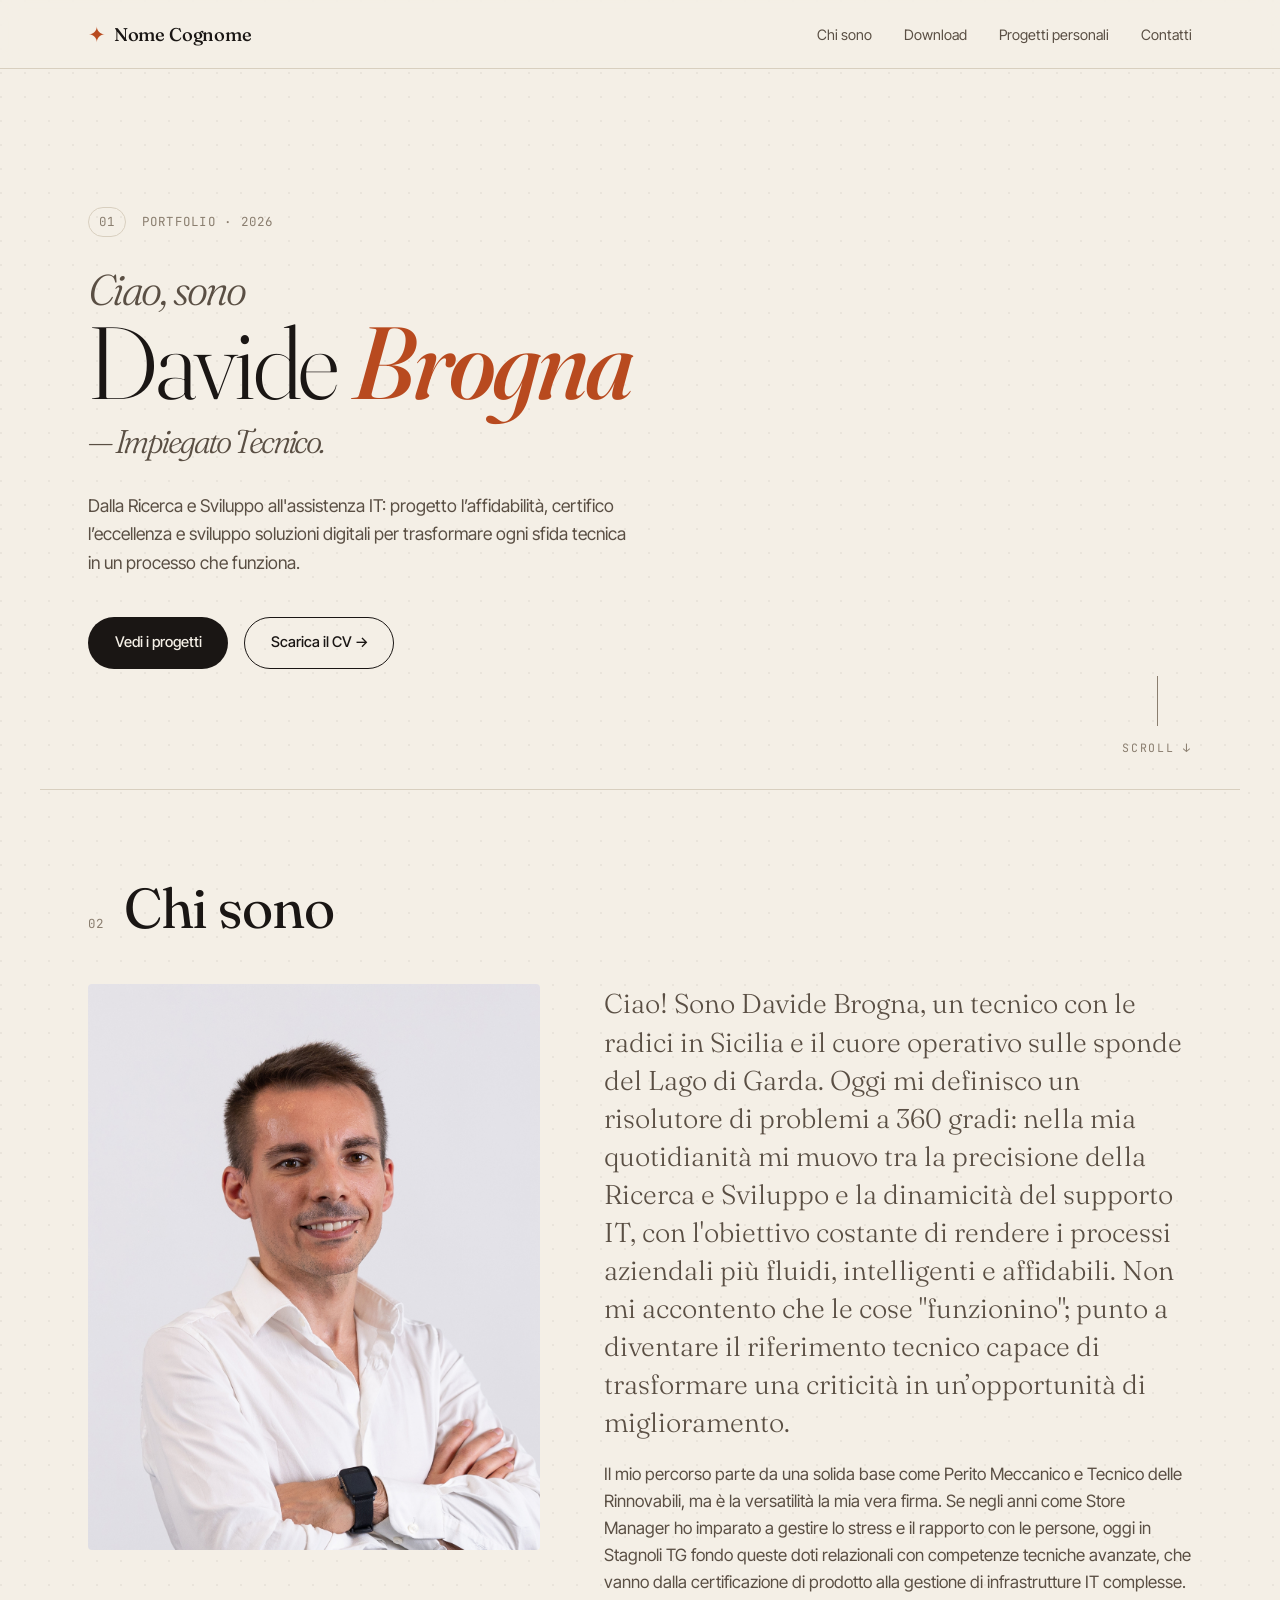
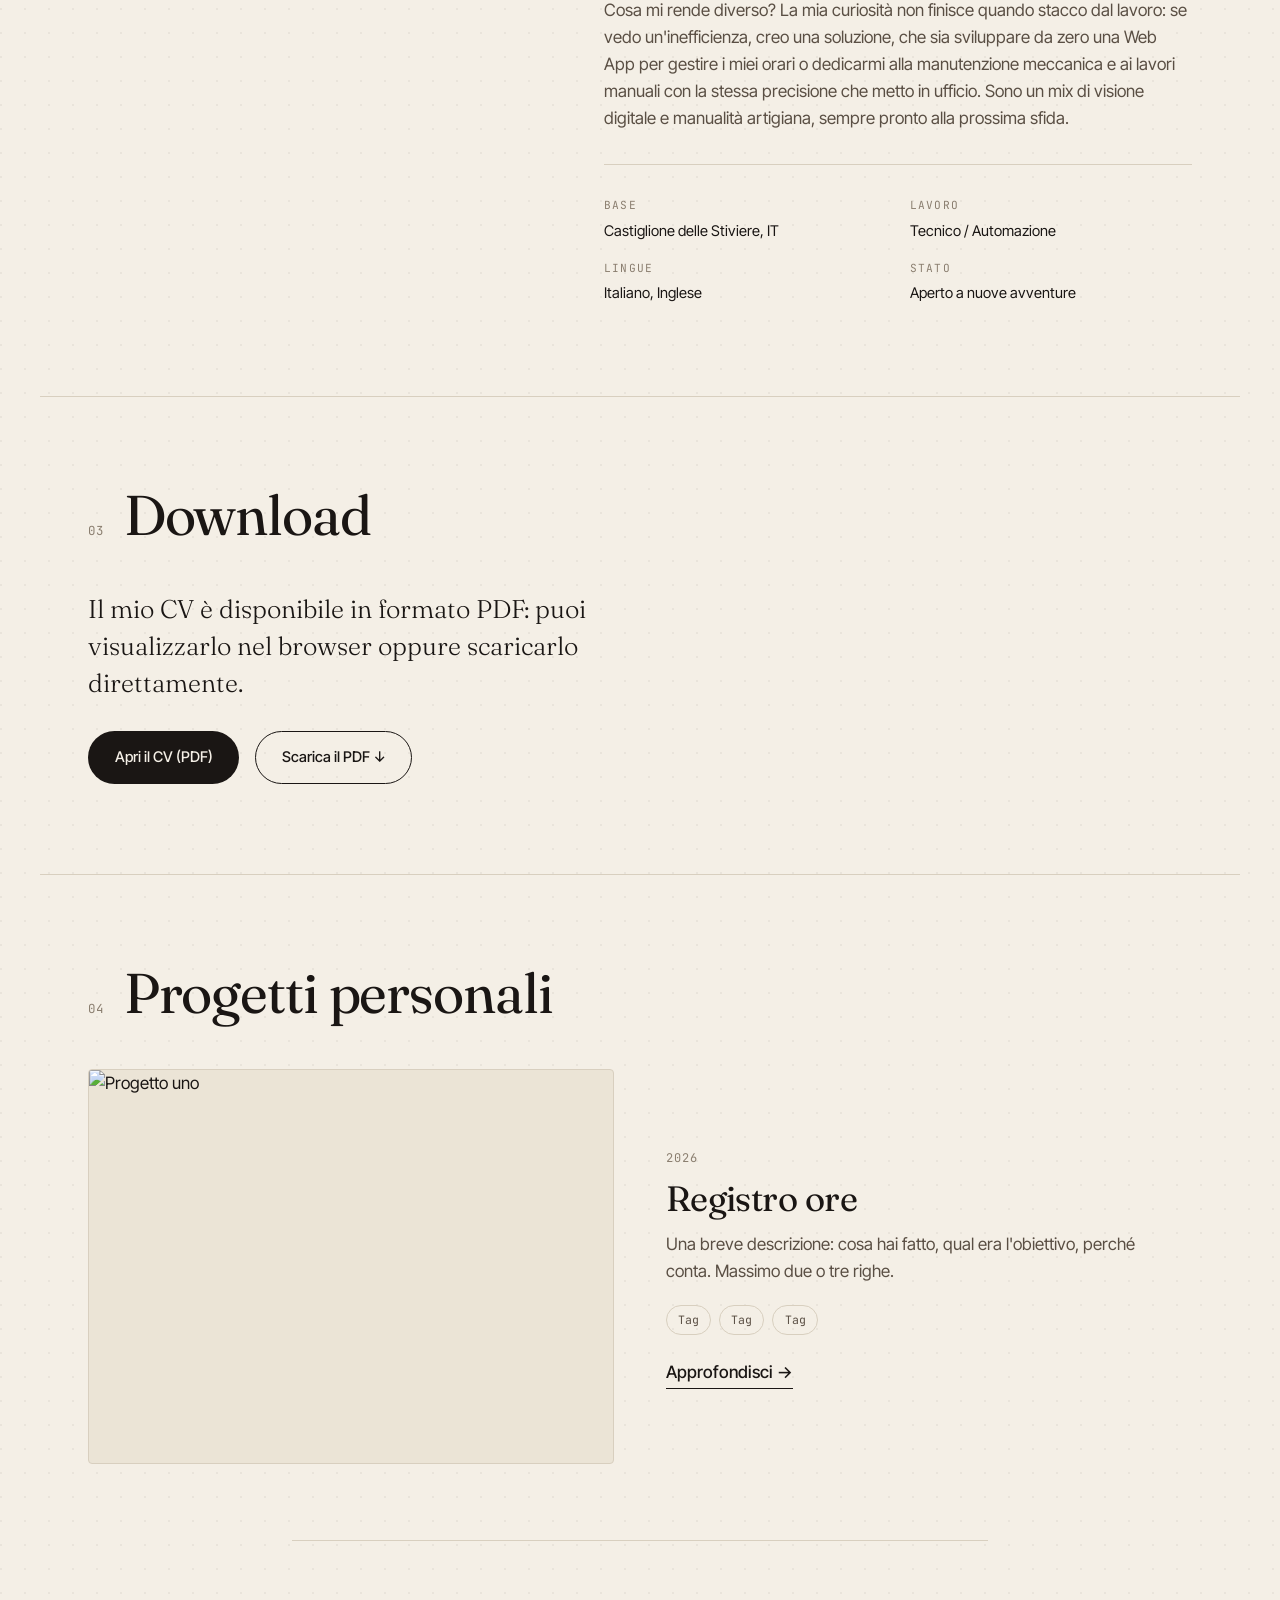
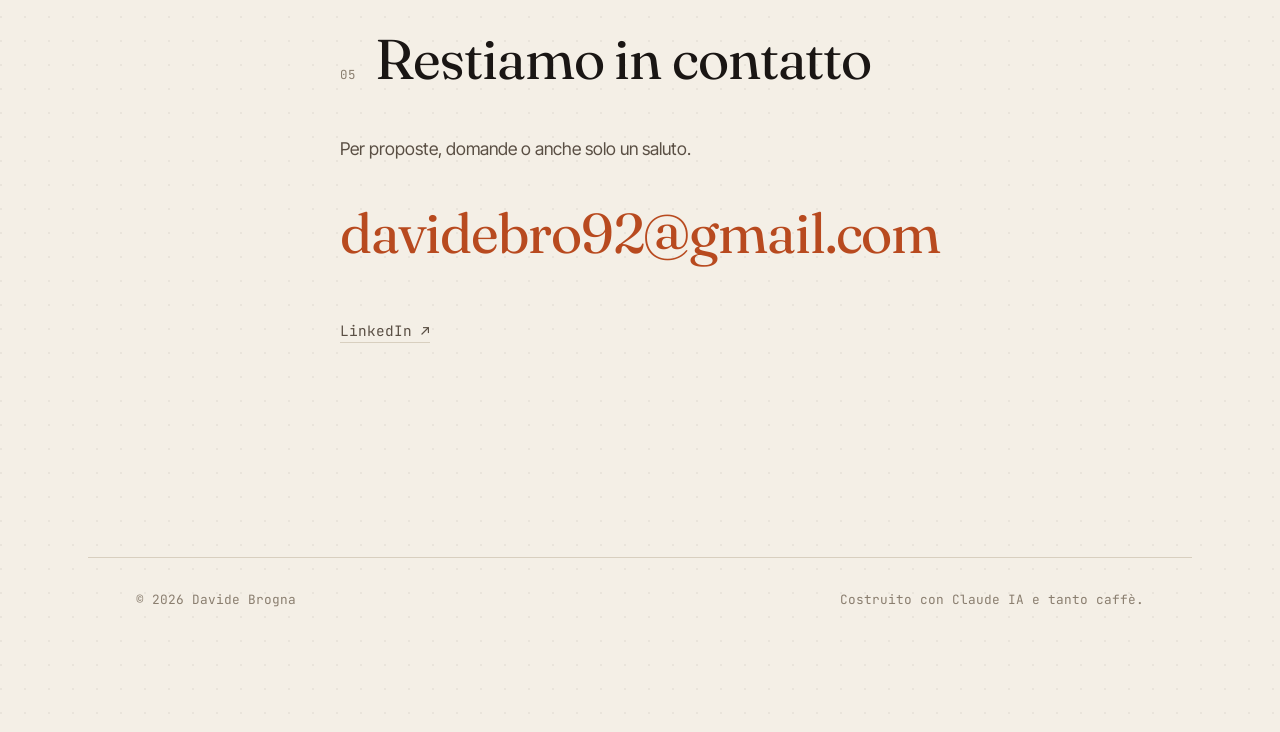
==== index.html @ b39539e2 "Caricamento iniziale del sito" ====
<!DOCTYPE html>
<html lang="it">
<head>
  <meta charset="UTF-8" />
  <meta name="viewport" content="width=device-width, initial-scale=1.0" />
  <title>Davide Brogna — Portfolio personale</title>
  <meta name="description" content="Sito personale di Davide Brogna. Progetti, curriculum e contatti." />

  <!-- Open Graph (anteprima quando condividi il link su social/messaggi) -->
  <meta property="og:title" content="Davide Brogna — Portfolio personale" />
  <meta property="og:description" content="Progetti, curriculum e contatti." />
  <meta property="og:type" content="website" />

  <!-- Favicon: sostituiscilo con il tuo dentro /assets/ -->
  <link rel="icon" href="assets/favicon.svg" type="image/svg+xml" />

  <!-- Font (Google Fonts) -->
  <link rel="preconnect" href="https://fonts.googleapis.com" />
  <link rel="preconnect" href="https://fonts.gstatic.com" crossorigin />
  <link
    href="https://fonts.googleapis.com/css2?family=Fraunces:ital,opsz,wght@0,9..144,300;0,9..144,500;0,9..144,700;1,9..144,400&family=Inter+Tight:wght@300;400;500;600&family=JetBrains+Mono:wght@400&display=swap"
    rel="stylesheet"
  />

  <link rel="stylesheet" href="style.css" />
</head>
<body>

  <!-- ====== NAVIGATION ====== -->
  <header class="nav">
    <div class="nav__inner">
      <a href="#top" class="nav__logo">
        <span class="nav__logo-mark">✦</span>
        <span class="nav__logo-text">Nome Cognome</span>
      </a>

      <nav class="nav__links" aria-label="Navigazione principale">
        <a href="#about">Chi sono</a>
        <a href="#download">Download</a>
        <a href="#progetti">Progetti personali</a>
        <a href="#contatti">Contatti</a>
      </nav>

      <button class="nav__toggle" aria-label="Apri menu" aria-expanded="false">
        <span></span><span></span><span></span>
      </button>
    </div>
  </header>

  <!-- ====== HERO ====== -->
  <section id="top" class="hero">
    <div class="hero__meta">
      <span class="hero__index">01</span>
      <span class="hero__label">Portfolio · 2026</span>
    </div>

    <h1 class="hero__title">
      <span class="hero__line">Ciao, sono</span>
      <span class="hero__line hero__line--accent">Davide <em>Brogna</em></span>
      <span class="hero__line hero__line--small">— Impiegato Tecnico.</span>
    </h1>

    <p class="hero__intro">
      Dalla Ricerca e Sviluppo all'assistenza IT: progetto l’affidabilità, certifico l’eccellenza e sviluppo soluzioni digitali per trasformare ogni sfida tecnica in un processo che funziona.
    </p>

    <div class="hero__actions">
      <a href="#progetti" class="btn btn--primary">Vedi i progetti</a>
      <a href="#download" class="btn btn--ghost">Scarica il CV →</a>
    </div>

    <div class="hero__corner" aria-hidden="true">
      <div class="hero__corner-line"></div>
      <span class="hero__corner-text">scroll ↓</span>
    </div>
  </section>

  <!-- ====== ABOUT ====== -->
  <section id="about" class="section">
    <div class="section__head">
      <span class="section__num">02</span>
      <h2 class="section__title">Chi sono</h2>
    </div>

    <div class="about">
      <div class="about__photo">
        <!-- Sostituisci con la tua foto in /assets/images/ -->
        <img src="assets/images/profilo.jpg" alt="Foto di Davide Brogna" loading="lazy" />
      </div>

      <div class="about__text">
        <p class="about__lead">
          Ciao! Sono Davide Brogna, un tecnico con le radici in Sicilia e il cuore operativo sulle sponde del Lago di Garda. 
          Oggi mi definisco un risolutore di problemi a 360 gradi: nella mia quotidianità mi muovo tra la precisione della 
          Ricerca e Sviluppo e la dinamicità del supporto IT, con l'obiettivo costante di rendere i processi aziendali più 
          fluidi, intelligenti e affidabili. 
          Non mi accontento che le cose "funzionino"; punto a diventare il riferimento tecnico capace di trasformare una 
          criticità in un’opportunità di miglioramento.
        </p>
        <p>
          Il mio percorso parte da una solida base come Perito Meccanico e Tecnico delle Rinnovabili, ma è la versatilità la mia vera firma. 
          Se negli anni come Store Manager ho imparato a gestire lo stress e il rapporto con le persone, oggi in Stagnoli TG fondo queste doti 
          relazionali con competenze tecniche avanzate, che vanno dalla certificazione di prodotto alla gestione di infrastrutture IT complesse. 
          Cosa mi rende diverso? La mia curiosità non finisce quando stacco dal lavoro: se vedo un'inefficienza, creo una soluzione, che sia 
          sviluppare da zero una Web App per gestire i miei orari o dedicarmi alla manutenzione meccanica e ai lavori manuali con la stessa precisione che metto in ufficio. 
          Sono un mix di visione digitale e manualità artigiana, sempre pronto alla prossima sfida.
        </p>

        <ul class="about__facts">
          <li><span>Base</span> Castiglione delle Stiviere, IT</li>
          <li><span>Lavoro</span> Tecnico / Automazione</li>
          <li><span>Lingue</span> Italiano, Inglese</li>
          <li><span>Stato</span> Aperto a nuove avventure</li>
        </ul>
      </div>
    </div>
  </section>

  <!-- ====== DOWNLOAD ====== -->
  <section id="download" class="section section--cv">
    <div class="section__head">
      <span class="section__num">03</span>
      <h2 class="section__title">Download</h2>
    </div>

    <div class="cv">
      <p class="cv__text">
        Il mio CV è disponibile in formato PDF: puoi visualizzarlo nel browser
        oppure scaricarlo direttamente.
      </p>
      <div class="cv__actions">
        <!-- Il file PDF va in /assets/file/cv.pdf
             (la cartella "file" può ospitare anche altri documenti che vuoi linkare) -->
        <a href="assets/file/cv.pdf" class="btn btn--primary" target="_blank" rel="noopener">
          Apri il CV (PDF)
        </a>
        <a href="assets/file/cv.pdf" class="btn btn--ghost" download>
          Scarica il PDF ↓
        </a>
      </div>
    </div>
  </section>

  <!-- ====== PROGETTI PERSONALI ====== -->
  <section id="progetti" class="section">
    <div class="section__head">
      <span class="section__num">04</span>
      <h2 class="section__title">Progetti personali</h2>
    </div>

    <div class="projects">

      <article class="project">
        <div class="project__image">
          <img src="assets/images/progetto-1.jpg" alt="Progetto uno" loading="lazy" />
        </div>
        <div class="project__body">
          <span class="project__year">2026</span>
          <h3 class="project__title">Registro ore</h3>
          <p class="project__desc">
            Una breve descrizione: cosa hai fatto, qual era l'obiettivo, perché conta.
            Massimo due o tre righe.
          </p>
          <div class="project__tags">
            <span>Tag</span><span>Tag</span><span>Tag</span>
          </div>
          <a href="#" class="project__link">Approfondisci →</a>
        </div>
      </article>
<!-- 
      <article class="project project--reverse">
        <div class="project__image">
          <img src="assets/images/progetto-2.jpg" alt="Progetto due" loading="lazy" />
        </div>
        <div class="project__body">
          <span class="project__year">2024</span>
          <h3 class="project__title">Titolo del secondo progetto</h3>
          <p class="project__desc">
            Altra descrizione breve. Se il progetto è online, linka direttamente alla
            pagina o al repository GitHub.
          </p>
          <div class="project__tags">
            <span>Tag</span><span>Tag</span>
          </div>
          <a href="#" class="project__link">Approfondisci →</a>
        </div>
      </article> 

      <article class="project">
        <div class="project__image">
          <img src="assets/images/progetto-3.jpg" alt="Progetto tre" loading="lazy" />
        </div>
        <div class="project__body">
          <span class="project__year">2024</span>
          <h3 class="project__title">Titolo del terzo progetto</h3>
          <p class="project__desc">
            Descrizione. Puoi duplicare questo blocco quante volte vuoi per aggiungere
            altri progetti, o cancellarne se ne hai meno.
          </p>
          <div class="project__tags">
            <span>Tag</span><span>Tag</span><span>Tag</span>
          </div>
          <a href="#" class="project__link">Approfondisci →</a>
        </div>
      </article>

    </div>
  </section> -->

  <!-- ====== VIDEO (sezione disattivata) ======
       Sezione nascosta. Se vuoi riattivarla, rimuovi i tag di commento
       attorno al blocco. Se invece vuoi solo embeddare un singolo video
       dentro "Chi sono" o "Progetti personali", copia il blocco
       <div class="video__frame">...</div> e incollalo dove ti serve.

  <section id="video" class="section">
    <div class="section__head">
      <span class="section__num">04</span>
      <h2 class="section__title">Video</h2>
    </div>

    <p class="section__intro">
      Una raccolta di video pescati direttamente dal mio canale YouTube.
    </p>

    <div class="videos">

      COME EMBEDDARE UN VIDEO YOUTUBE:
      1. Vai sul video su YouTube
      2. Copia l'ID dall'URL (la parte dopo "v="):
         https://www.youtube.com/watch?v=XXXXXXXXXXX  <-- l'ID è XXXXXXXXXXX
      3. Sostituisci VIDEO_ID_QUI nell'attributo src qui sotto

      <figure class="video">
        <div class="video__frame">
          <iframe
            src="https://www.youtube.com/embed/VIDEO_ID_QUI_1"
            title="Titolo video 1"
            frameborder="0"
            allow="accelerometer; autoplay; clipboard-write; encrypted-media; gyroscope; picture-in-picture; web-share"
            referrerpolicy="strict-origin-when-cross-origin"
            allowfullscreen
            loading="lazy"
          ></iframe>
        </div>
        <figcaption>
          <h3>Titolo del primo video</h3>
          <p>Una riga di contesto: di cosa parla, dove è stato girato, perché lo metti qui.</p>
        </figcaption>
      </figure>

      <figure class="video">
        <div class="video__frame">
          <iframe
            src="https://www.youtube.com/embed/VIDEO_ID_QUI_2"
            title="Titolo video 2"
            frameborder="0"
            allow="accelerometer; autoplay; clipboard-write; encrypted-media; gyroscope; picture-in-picture; web-share"
            referrerpolicy="strict-origin-when-cross-origin"
            allowfullscreen
            loading="lazy"
          ></iframe>
        </div>
        <figcaption>
          <h3>Titolo del secondo video</h3>
          <p>Altra breve descrizione del video.</p>
        </figcaption>
      </figure>

    </div>
  </section>
  ====== /VIDEO ====== -->

  <!-- ====== CONTATTI ====== -->
  <section id="contatti" class="section section--contact">
    <div class="section__head">
      <span class="section__num">05</span>
      <h2 class="section__title">Restiamo in contatto</h2>
    </div>

    <p class="contact__lead">
      Per proposte, domande o anche solo un saluto.
    </p>

    <a href="mailto:tuamail@example.com" class="contact__email">
      davidebro92@gmail.com
    </a>

    <ul class="contact__socials">
      <li><a href="https://linkedin.com/in/davide92" target="_blank" rel="noopener">LinkedIn ↗</a></li>
    </ul>
  </section>

  <!-- ====== FOOTER ====== -->
  <footer class="footer">
    <div class="footer__inner">
      <span>© <span id="year"></span> Davide Brogna</span>
      <span>Costruito con Claude IA e tanto caffè.</span>
    </div>
  </footer>

  <script src="script.js"></script>
</body>
</html>
---- style.css ----
/* ============================================================
   PORTFOLIO PERSONALE — STYLE.CSS
   Estetica: editoriale, raffinata, carta calda + inchiostro.
   Modifica solo le variabili nel :root per cambiare colori
   e font su tutto il sito in un colpo solo.
   ============================================================ */

:root {
  /* Colori — palette "carta e inchiostro" con accento ruggine */
  --bg:        #f4efe6;   /* sfondo crema */
  --bg-soft:   #ebe4d6;
  --ink:       #1a1614;   /* testo principale */
  --ink-soft:  #5a4f44;   /* testo secondario */
  --muted:     #8a7e6f;   /* etichette, dettagli */
  --line:      #d8cfbf;   /* righe sottili */
  --accent:    #b84a1f;   /* accento ruggine/terracotta */
  --accent-2:  #2a3f2a;   /* accento secondario verde profondo */

  /* Tipografia */
  --font-display: 'Fraunces', Georgia, serif;
  --font-body:    'Inter Tight', -apple-system, BlinkMacSystemFont, sans-serif;
  --font-mono:    'JetBrains Mono', ui-monospace, monospace;

  /* Misure */
  --maxw: 1200px;
  --pad:  clamp(1.25rem, 4vw, 3rem);
}

/* ===== RESET ESSENZIALE ===== */
*, *::before, *::after { box-sizing: border-box; }
* { margin: 0; padding: 0; }

html { scroll-behavior: smooth; }

body {
  font-family: var(--font-body);
  font-weight: 400;
  font-size: 17px;
  line-height: 1.6;
  color: var(--ink);
  background: var(--bg);
  -webkit-font-smoothing: antialiased;
  text-rendering: optimizeLegibility;

  /* Texture sottile a pois per dare grana di carta */
  background-image:
    radial-gradient(circle at 1px 1px, rgba(26,22,20,0.05) 1px, transparent 0);
  background-size: 24px 24px;
}

img { max-width: 100%; height: auto; display: block; }
a   { color: inherit; text-decoration: none; }
button { font-family: inherit; cursor: pointer; border: none; background: none; }
ul  { list-style: none; }

/* ===== NAVIGATION ===== */
.nav {
  position: sticky;
  top: 0;
  z-index: 100;
  backdrop-filter: blur(10px);
  background: rgba(244, 239, 230, 0.85);
  border-bottom: 1px solid var(--line);
}
.nav__inner {
  max-width: var(--maxw);
  margin: 0 auto;
  padding: 1.1rem var(--pad);
  display: flex;
  justify-content: space-between;
  align-items: center;
  gap: 2rem;
}
.nav__logo {
  display: flex; align-items: center; gap: 0.5rem;
  font-family: var(--font-display);
  font-size: 1.15rem;
  font-weight: 500;
  letter-spacing: -0.01em;
}
.nav__logo-mark {
  color: var(--accent);
  font-size: 1.3rem;
  display: inline-block;
  transition: transform 0.6s ease;
}
.nav__logo:hover .nav__logo-mark { transform: rotate(180deg); }

.nav__links {
  display: flex;
  gap: 2rem;
  font-size: 0.9rem;
  font-weight: 400;
}
.nav__links a {
  position: relative;
  padding: 0.3rem 0;
  color: var(--ink-soft);
  transition: color 0.2s;
}
.nav__links a:hover { color: var(--ink); }
.nav__links a::after {
  content: '';
  position: absolute;
  left: 0; bottom: 0;
  width: 0; height: 1px;
  background: var(--accent);
  transition: width 0.3s ease;
}
.nav__links a:hover::after { width: 100%; }

.nav__toggle {
  display: none;
  flex-direction: column;
  gap: 5px;
  padding: 0.5rem;
}
.nav__toggle span {
  width: 24px; height: 1.5px;
  background: var(--ink);
  transition: 0.3s;
}

/* ===== HERO ===== */
.hero {
  max-width: var(--maxw);
  margin: 0 auto;
  padding: clamp(4rem, 12vh, 9rem) var(--pad) clamp(4rem, 10vh, 7rem);
  position: relative;
  min-height: 80vh;
  display: flex;
  flex-direction: column;
  justify-content: center;
}

.hero__meta {
  display: flex; gap: 1rem; align-items: center;
  font-family: var(--font-mono);
  font-size: 0.78rem;
  color: var(--muted);
  text-transform: uppercase;
  letter-spacing: 0.1em;
  margin-bottom: 2rem;
  opacity: 0;
  animation: fadeUp 0.8s 0.1s ease forwards;
}
.hero__index {
  padding: 0.25rem 0.6rem;
  border: 1px solid var(--line);
  border-radius: 999px;
}

.hero__title {
  font-family: var(--font-display);
  font-weight: 300;
  font-size: clamp(2.8rem, 8vw, 6.5rem);
  line-height: 0.98;
  letter-spacing: -0.025em;
  margin-bottom: 2.2rem;
}
.hero__line {
  display: block;
  opacity: 0;
  animation: fadeUp 0.9s ease forwards;
}
.hero__line:nth-child(1) { animation-delay: 0.2s; color: var(--ink-soft); font-style: italic; font-weight: 300; font-size: 0.42em; }
.hero__line:nth-child(2) { animation-delay: 0.35s; }
.hero__line:nth-child(3) { animation-delay: 0.5s; }

.hero__line--accent em {
  font-style: italic;
  font-weight: 500;
  color: var(--accent);
}
.hero__line--small {
  font-size: 0.32em;
  font-style: italic;
  font-weight: 300;
  color: var(--ink-soft);
  margin-top: 0.4em;
}

.hero__intro {
  max-width: 540px;
  font-size: 1.1rem;
  color: var(--ink-soft);
  margin-bottom: 2.5rem;
  opacity: 0;
  animation: fadeUp 0.9s 0.65s ease forwards;
}

.hero__actions {
  display: flex;
  gap: 1rem;
  flex-wrap: wrap;
  opacity: 0;
  animation: fadeUp 0.9s 0.8s ease forwards;
}

.hero__corner {
  position: absolute;
  bottom: 2rem;
  right: var(--pad);
  display: flex;
  flex-direction: column;
  align-items: center;
  gap: 0.8rem;
  font-family: var(--font-mono);
  font-size: 0.72rem;
  color: var(--muted);
  text-transform: uppercase;
  letter-spacing: 0.15em;
}
.hero__corner-line {
  width: 1px; height: 50px;
  background: var(--muted);
  animation: scrollHint 2s ease-in-out infinite;
}

/* ===== BOTTONI ===== */
.btn {
  display: inline-flex;
  align-items: center;
  gap: 0.4rem;
  padding: 0.85rem 1.6rem;
  font-size: 0.92rem;
  font-weight: 500;
  border-radius: 999px;
  transition: all 0.25s ease;
  border: 1px solid transparent;
}
.btn--primary {
  background: var(--ink);
  color: var(--bg);
}
.btn--primary:hover {
  background: var(--accent);
  transform: translateY(-2px);
}
.btn--ghost {
  border-color: var(--ink);
  color: var(--ink);
}
.btn--ghost:hover {
  background: var(--ink);
  color: var(--bg);
  transform: translateY(-2px);
}

/* ===== SEZIONI GENERICHE ===== */
.section {
  max-width: var(--maxw);
  margin: 0 auto;
  padding: clamp(4rem, 10vh, 7rem) var(--pad);
  border-top: 1px solid var(--line);
}

.section__head {
  display: flex;
  align-items: baseline;
  gap: 1.2rem;
  margin-bottom: 3rem;
}
.section__num {
  font-family: var(--font-mono);
  font-size: 0.78rem;
  color: var(--muted);
  letter-spacing: 0.1em;
}
.section__title {
  font-family: var(--font-display);
  font-weight: 400;
  font-size: clamp(2rem, 5vw, 3.5rem);
  letter-spacing: -0.02em;
  line-height: 1;
}
.section__intro {
  max-width: 600px;
  color: var(--ink-soft);
  font-size: 1.05rem;
  margin-bottom: 2.5rem;
  margin-top: -1.5rem;
}

/* ===== ABOUT ===== */
.about {
  display: grid;
  grid-template-columns: 1fr 1.3fr;
  gap: clamp(2rem, 5vw, 4rem);
  align-items: start;
}
.about__photo {
  position: relative;
  aspect-ratio: 4 / 5;
  overflow: hidden;
  border-radius: 4px;
  background: var(--bg-soft);
}
.about__photo::before {
  content: '';
  position: absolute;
  inset: -4px -4px 4px 4px;
  border: 1px solid var(--accent);
  border-radius: 4px;
  z-index: -1;
}
.about__photo img {
  width: 100%; height: 100%;
  object-fit: cover;
  transition: transform 0.6s ease;
}
.about__photo:hover img { transform: scale(1.03); }

.about__lead {
  font-family: var(--font-display);
  font-weight: 300;
  font-size: clamp(1.3rem, 2.2vw, 1.7rem);
  line-height: 1.4;
  color: var(--ink);
  margin-bottom: 1.2rem;
}
.about__text p { margin-bottom: 1.2rem; color: var(--ink-soft); }

.about__facts {
  display: grid;
  grid-template-columns: repeat(2, 1fr);
  gap: 1rem 1.5rem;
  margin-top: 2rem;
  padding-top: 2rem;
  border-top: 1px solid var(--line);
  font-size: 0.92rem;
}
.about__facts li span {
  display: block;
  font-family: var(--font-mono);
  font-size: 0.7rem;
  color: var(--muted);
  text-transform: uppercase;
  letter-spacing: 0.1em;
  margin-bottom: 0.3rem;
}

/* ===== PROGETTI ===== */
.projects {
  display: flex;
  flex-direction: column;
  gap: clamp(3rem, 6vw, 5rem);
}
.project {
  display: grid;
  grid-template-columns: 1fr 1fr;
  gap: clamp(1.5rem, 4vw, 3.5rem);
  align-items: center;
}
.project--reverse .project__image { order: 2; }

.project__image {
  aspect-ratio: 4 / 3;
  overflow: hidden;
  border-radius: 4px;
  background: var(--bg-soft);
  border: 1px solid var(--line);
}
.project__image img {
  width: 100%; height: 100%;
  object-fit: cover;
  transition: transform 0.6s ease;
}
.project:hover .project__image img { transform: scale(1.04); }

.project__year {
  display: inline-block;
  font-family: var(--font-mono);
  font-size: 0.75rem;
  color: var(--muted);
  letter-spacing: 0.1em;
  margin-bottom: 0.7rem;
}
.project__title {
  font-family: var(--font-display);
  font-weight: 400;
  font-size: clamp(1.6rem, 3vw, 2.2rem);
  line-height: 1.1;
  letter-spacing: -0.015em;
  margin-bottom: 0.8rem;
}
.project__desc {
  color: var(--ink-soft);
  margin-bottom: 1.2rem;
  max-width: 480px;
}
.project__tags {
  display: flex; flex-wrap: wrap; gap: 0.5rem;
  margin-bottom: 1.5rem;
}
.project__tags span {
  font-family: var(--font-mono);
  font-size: 0.72rem;
  padding: 0.3rem 0.7rem;
  border: 1px solid var(--line);
  border-radius: 999px;
  color: var(--ink-soft);
}
.project__link {
  display: inline-block;
  font-weight: 500;
  border-bottom: 1px solid currentColor;
  padding-bottom: 2px;
  transition: color 0.2s;
}
.project__link:hover { color: var(--accent); }

/* ===== VIDEO ===== */
.videos {
  display: grid;
  grid-template-columns: repeat(auto-fit, minmax(420px, 1fr));
  gap: clamp(2rem, 4vw, 3rem);
}
.video__frame {
  position: relative;
  aspect-ratio: 16 / 9;
  overflow: hidden;
  border-radius: 4px;
  background: #000;
  border: 1px solid var(--line);
}
.video__frame iframe {
  position: absolute; inset: 0;
  width: 100%; height: 100%;
  border: 0;
}
.video figcaption { padding-top: 1.2rem; }
.video figcaption h3 {
  font-family: var(--font-display);
  font-weight: 400;
  font-size: 1.3rem;
  margin-bottom: 0.4rem;
  letter-spacing: -0.01em;
}
.video figcaption p { color: var(--ink-soft); font-size: 0.95rem; }

/* ===== CV ===== */
.section--cv .cv {
  display: flex;
  flex-direction: column;
  align-items: flex-start;
  gap: 1.8rem;
  max-width: 600px;
}
.cv__text {
  font-family: var(--font-display);
  font-weight: 300;
  font-size: clamp(1.3rem, 2.2vw, 1.6rem);
  line-height: 1.45;
  color: var(--ink);
}
.cv__actions {
  display: flex; gap: 1rem; flex-wrap: wrap;
}

/* ===== CONTATTI ===== */
.section--contact { text-align: left; }
.contact__lead {
  font-size: 1.1rem;
  color: var(--ink-soft);
  margin-bottom: 1.5rem;
  max-width: 500px;
}
.contact__email {
  display: inline-block;
  font-family: var(--font-display);
  font-weight: 400;
  font-size: clamp(2rem, 5vw, 3.5rem);
  letter-spacing: -0.02em;
  color: var(--accent);
  border-bottom: 2px solid transparent;
  transition: border-color 0.3s, transform 0.3s;
  margin-bottom: 2.5rem;
}
.contact__email:hover {
  border-bottom-color: var(--accent);
}
.contact__socials {
  display: flex;
  flex-wrap: wrap;
  gap: 1.5rem;
  font-family: var(--font-mono);
  font-size: 0.9rem;
}
.contact__socials a {
  color: var(--ink-soft);
  border-bottom: 1px solid var(--line);
  padding-bottom: 2px;
  transition: color 0.2s, border-color 0.2s;
}
.contact__socials a:hover {
  color: var(--accent);
  border-color: var(--accent);
}

/* ===== FOOTER ===== */
.footer {
  border-top: 1px solid var(--line);
  margin-top: 3rem;
}
.footer__inner {
  max-width: var(--maxw);
  margin: 0 auto;
  padding: 2rem var(--pad);
  display: flex;
  justify-content: space-between;
  flex-wrap: wrap;
  gap: 1rem;
  font-family: var(--font-mono);
  font-size: 0.8rem;
  color: var(--muted);
}

/* ===== ANIMAZIONI ===== */
@keyframes fadeUp {
  from { opacity: 0; transform: translateY(20px); }
  to   { opacity: 1; transform: translateY(0); }
}
@keyframes scrollHint {
  0%, 100% { transform: scaleY(1); transform-origin: top; }
  50%      { transform: scaleY(0.4); transform-origin: top; }
}

/* ===== RESPONSIVE — MOBILE ===== */
@media (max-width: 820px) {
  .nav__links {
    position: fixed;
    top: 0; right: 0;
    height: 100vh;
    width: min(75vw, 320px);
    flex-direction: column;
    justify-content: center;
    align-items: flex-start;
    padding: 2rem 2rem;
    gap: 1.8rem;
    background: var(--bg);
    border-left: 1px solid var(--line);
    transform: translateX(100%);
    transition: transform 0.4s ease;
    font-size: 1.4rem;
    font-family: var(--font-display);
  }
  .nav__links.is-open { transform: translateX(0); }
  .nav__toggle { display: flex; z-index: 110; }
  .nav__toggle.is-open span:nth-child(1) { transform: rotate(45deg) translate(4px, 5px); }
  .nav__toggle.is-open span:nth-child(2) { opacity: 0; }
  .nav__toggle.is-open span:nth-child(3) { transform: rotate(-45deg) translate(4px, -5px); }

  .about { grid-template-columns: 1fr; }
  .about__photo { max-width: 320px; }

  .project { grid-template-columns: 1fr; gap: 1.5rem; }
  .project--reverse .project__image { order: 0; }

  .videos { grid-template-columns: 1fr; }

  .hero__corner { display: none; }
}
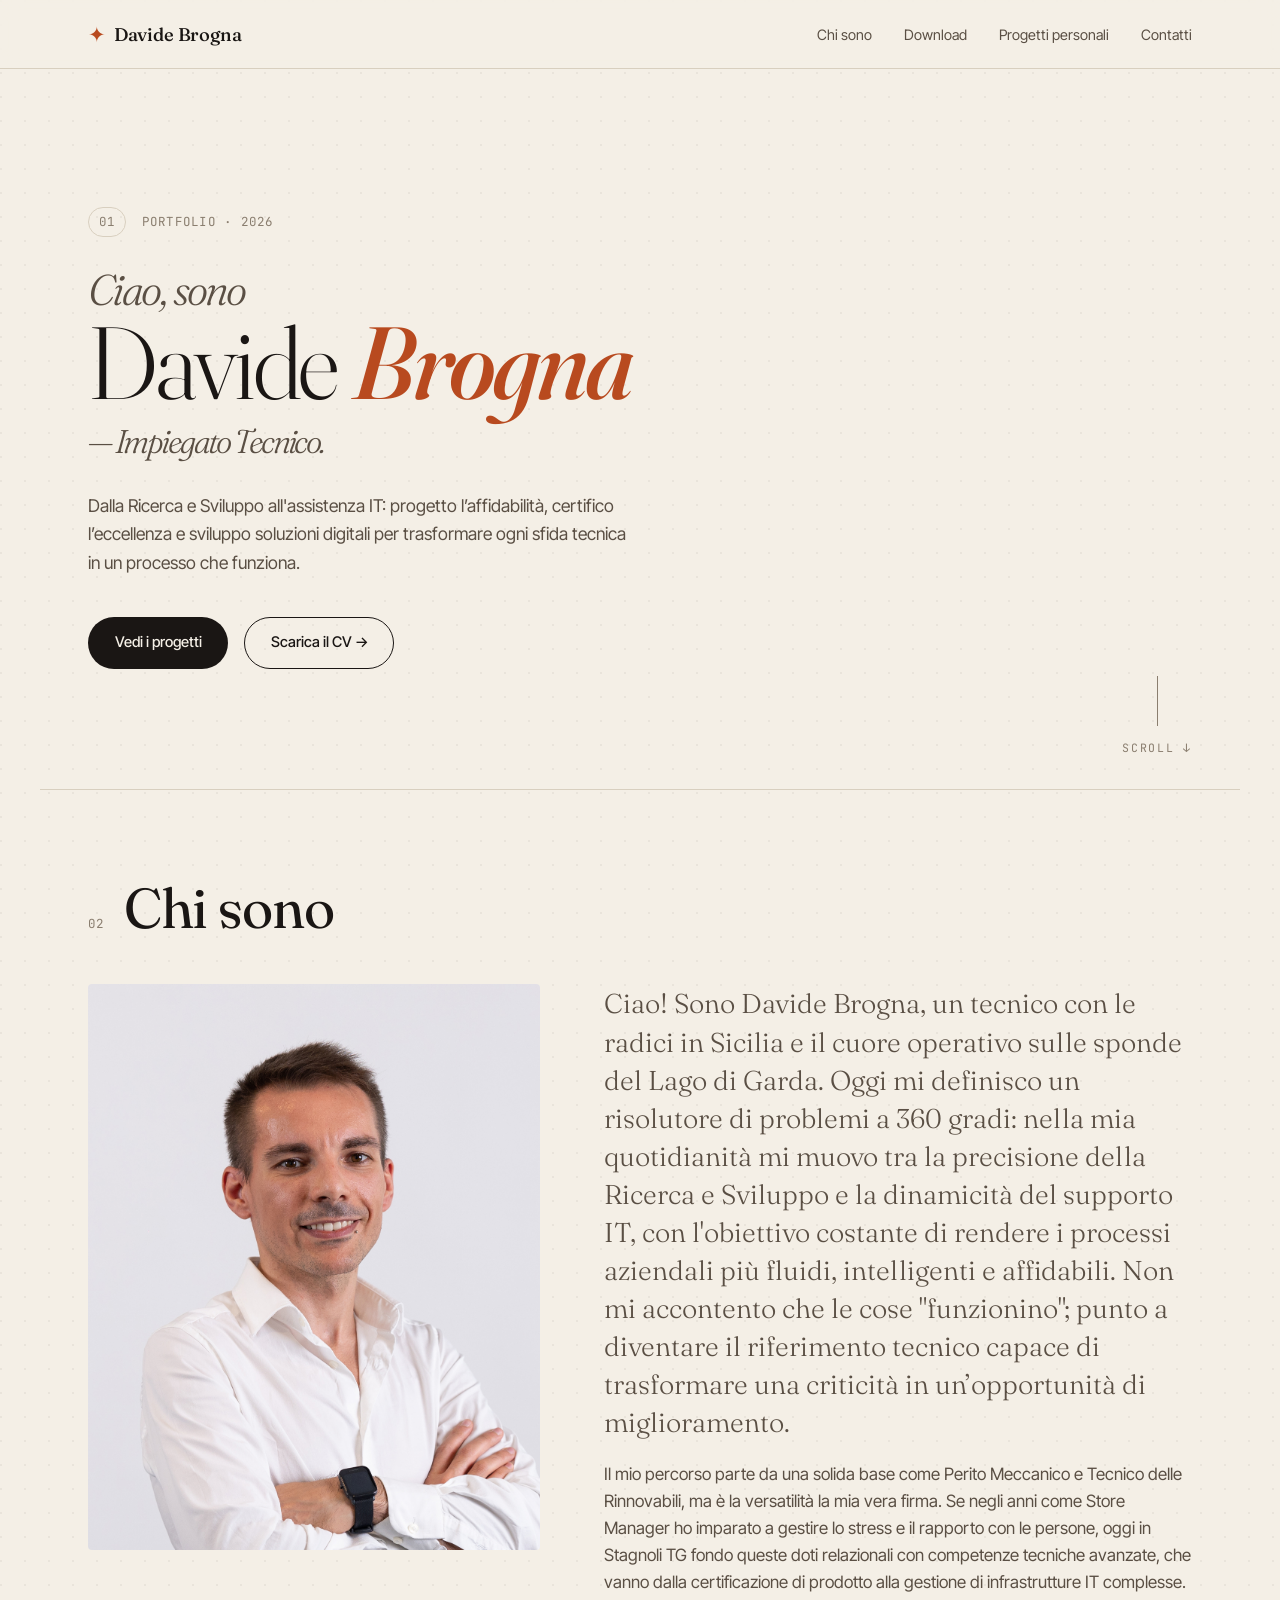
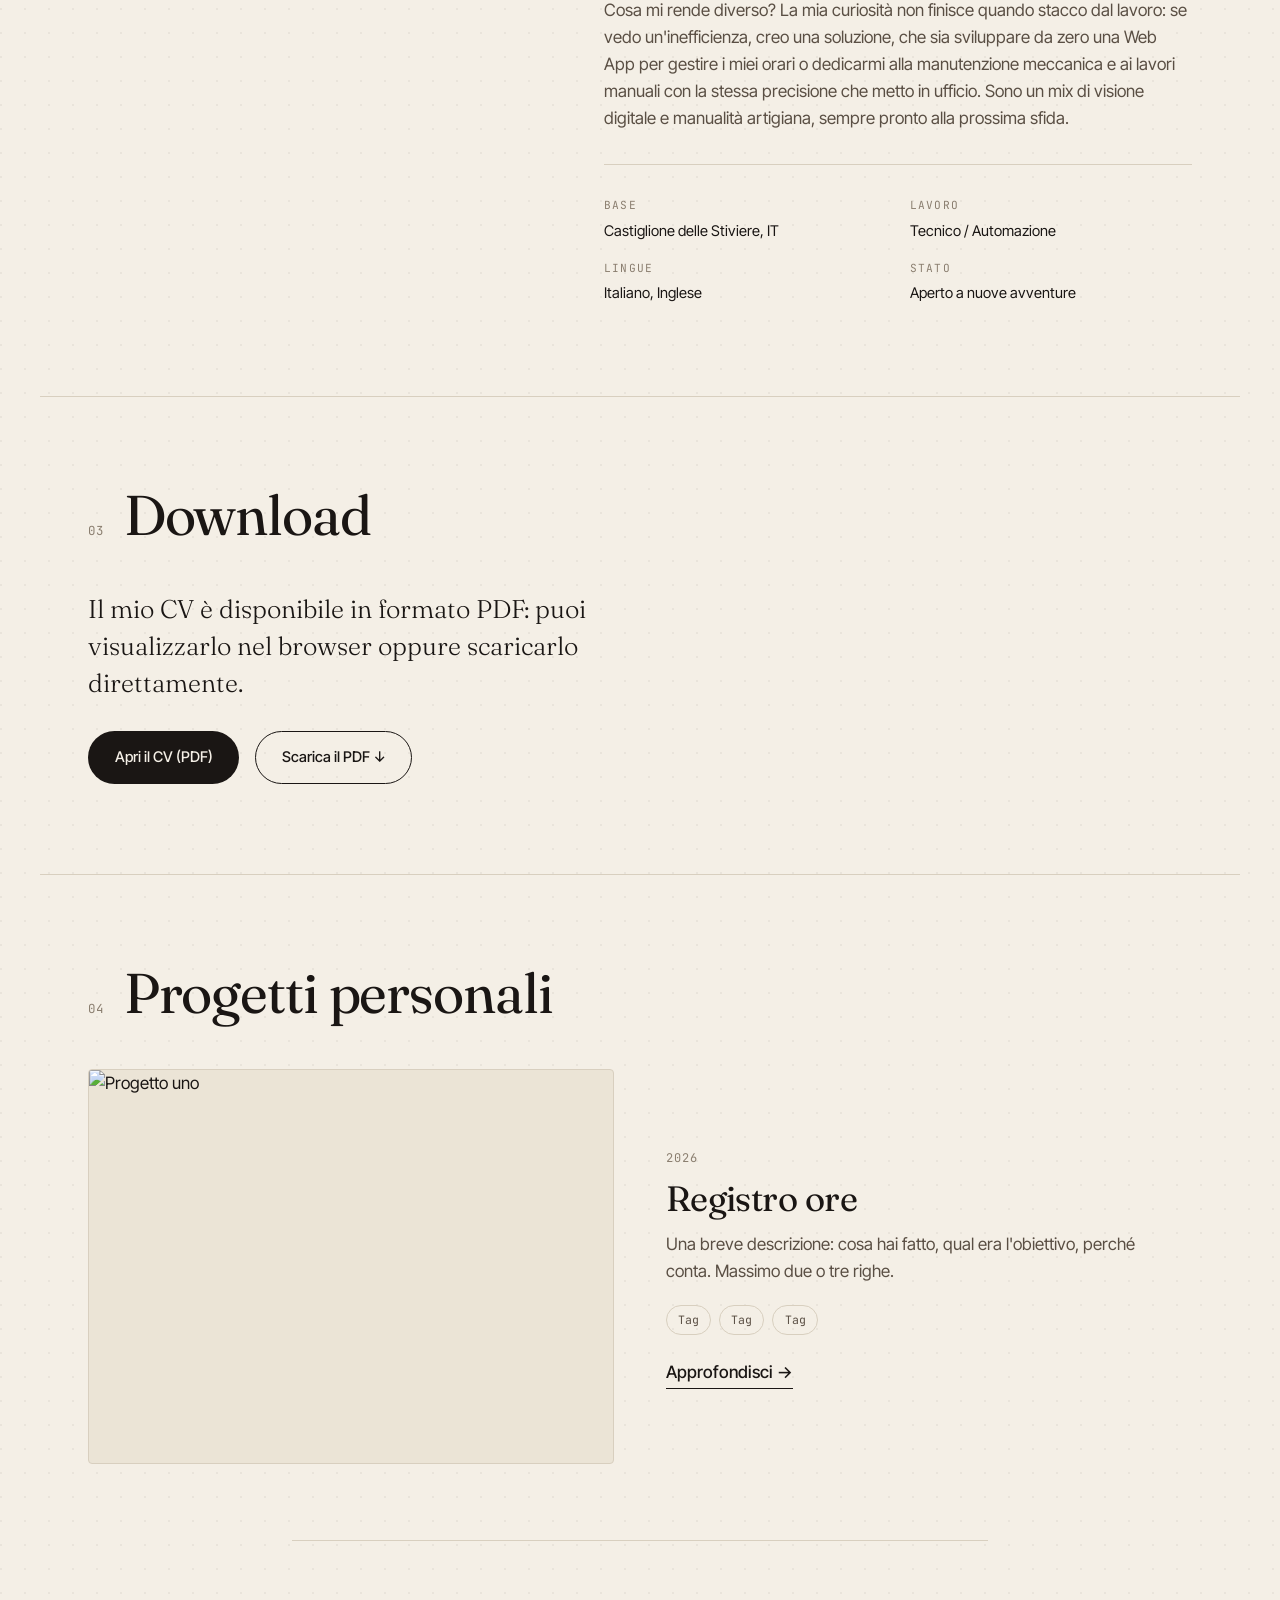
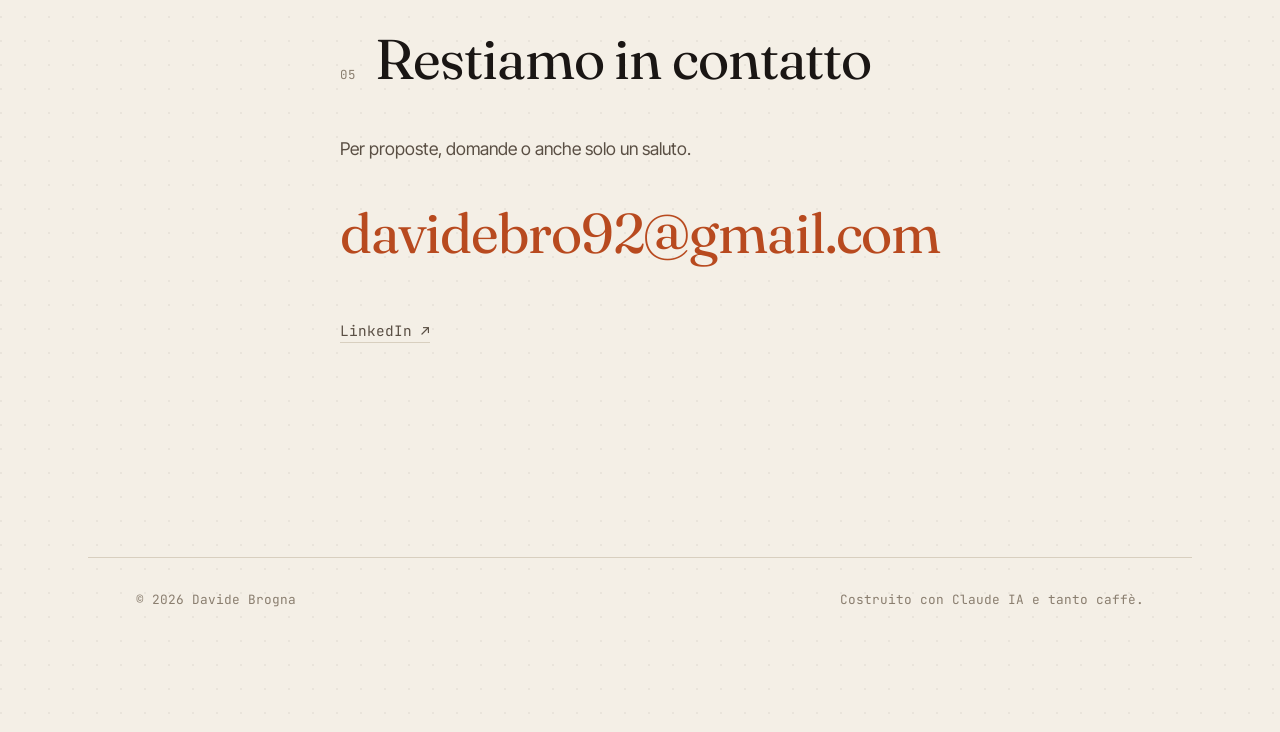
==== commit 773cc333: "Update index.html" ====
--- a/index.html
+++ b/index.html
@@ -31,7 +31,7 @@
     <div class="nav__inner">
       <a href="#top" class="nav__logo">
         <span class="nav__logo-mark">✦</span>
-        <span class="nav__logo-text">Nome Cognome</span>
+        <span class="nav__logo-text">Davide Brogna</span>
       </a>
 
       <nav class="nav__links" aria-label="Navigazione principale">
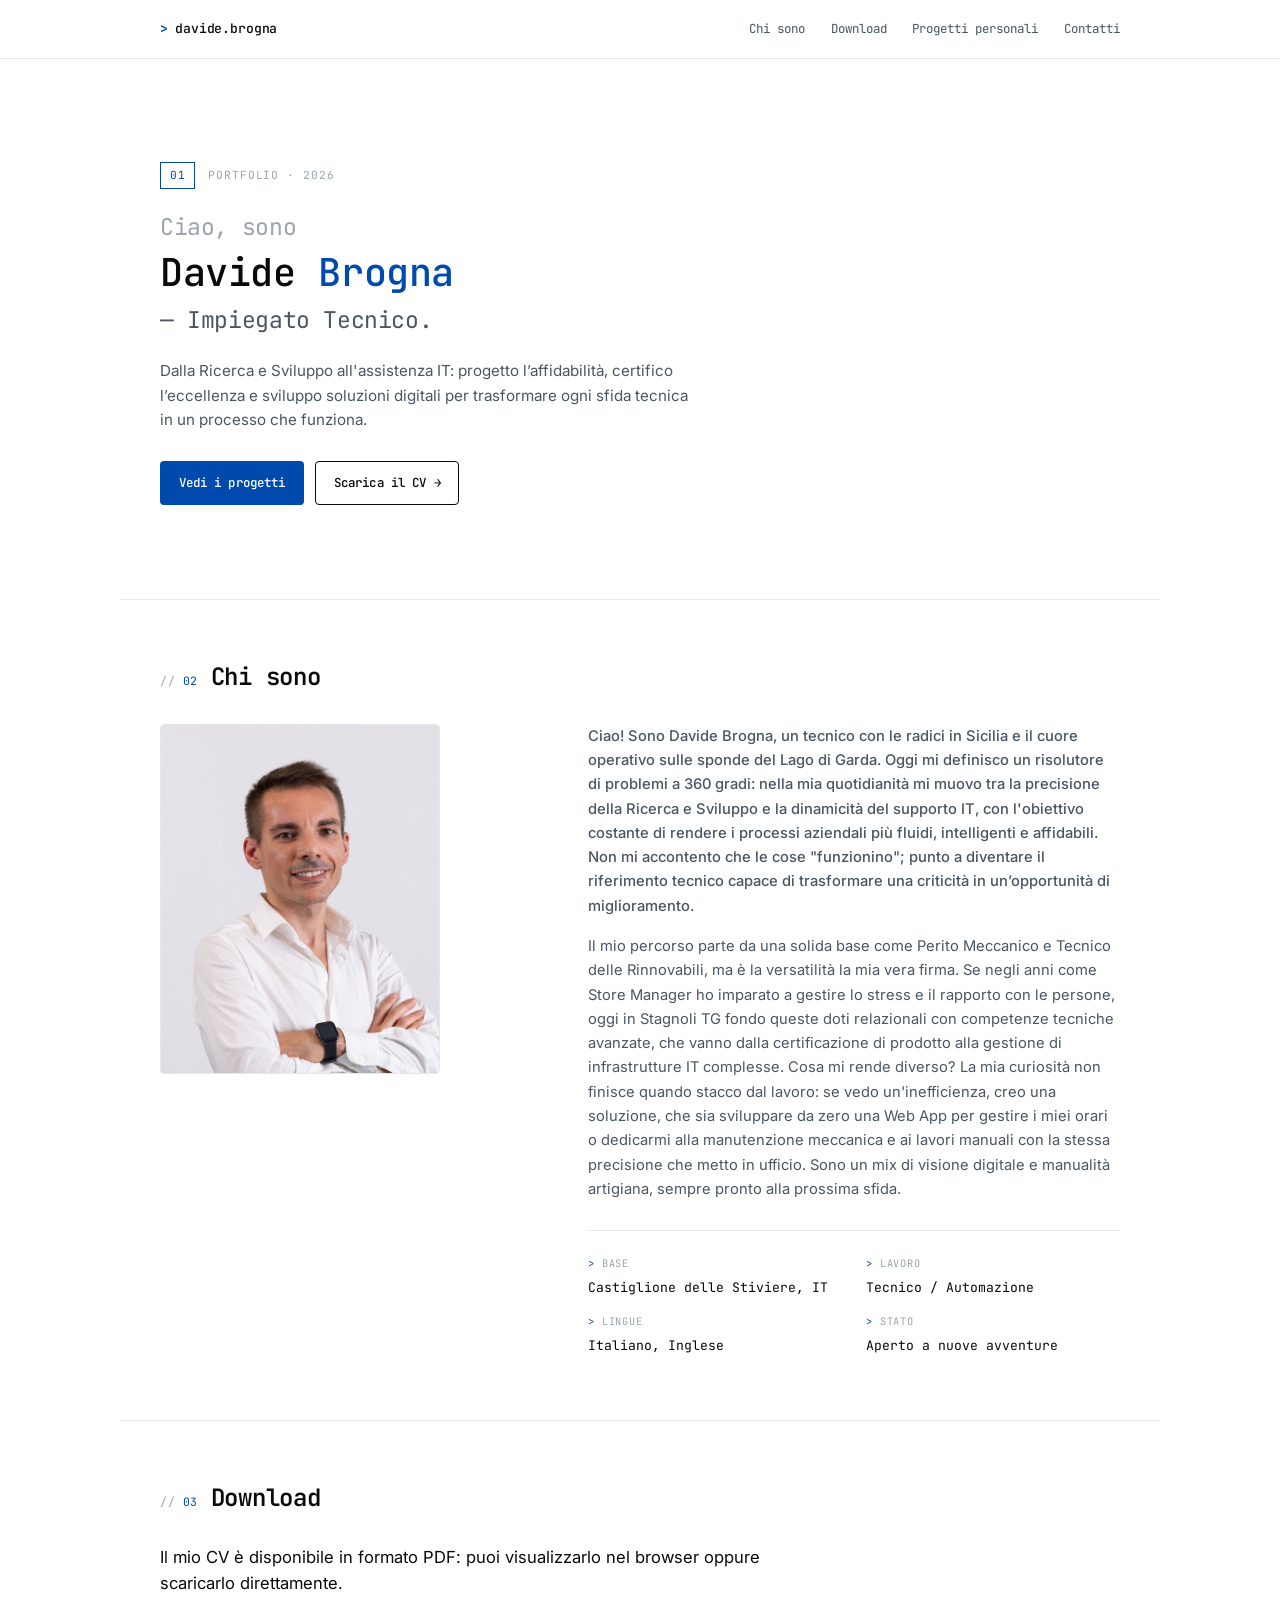
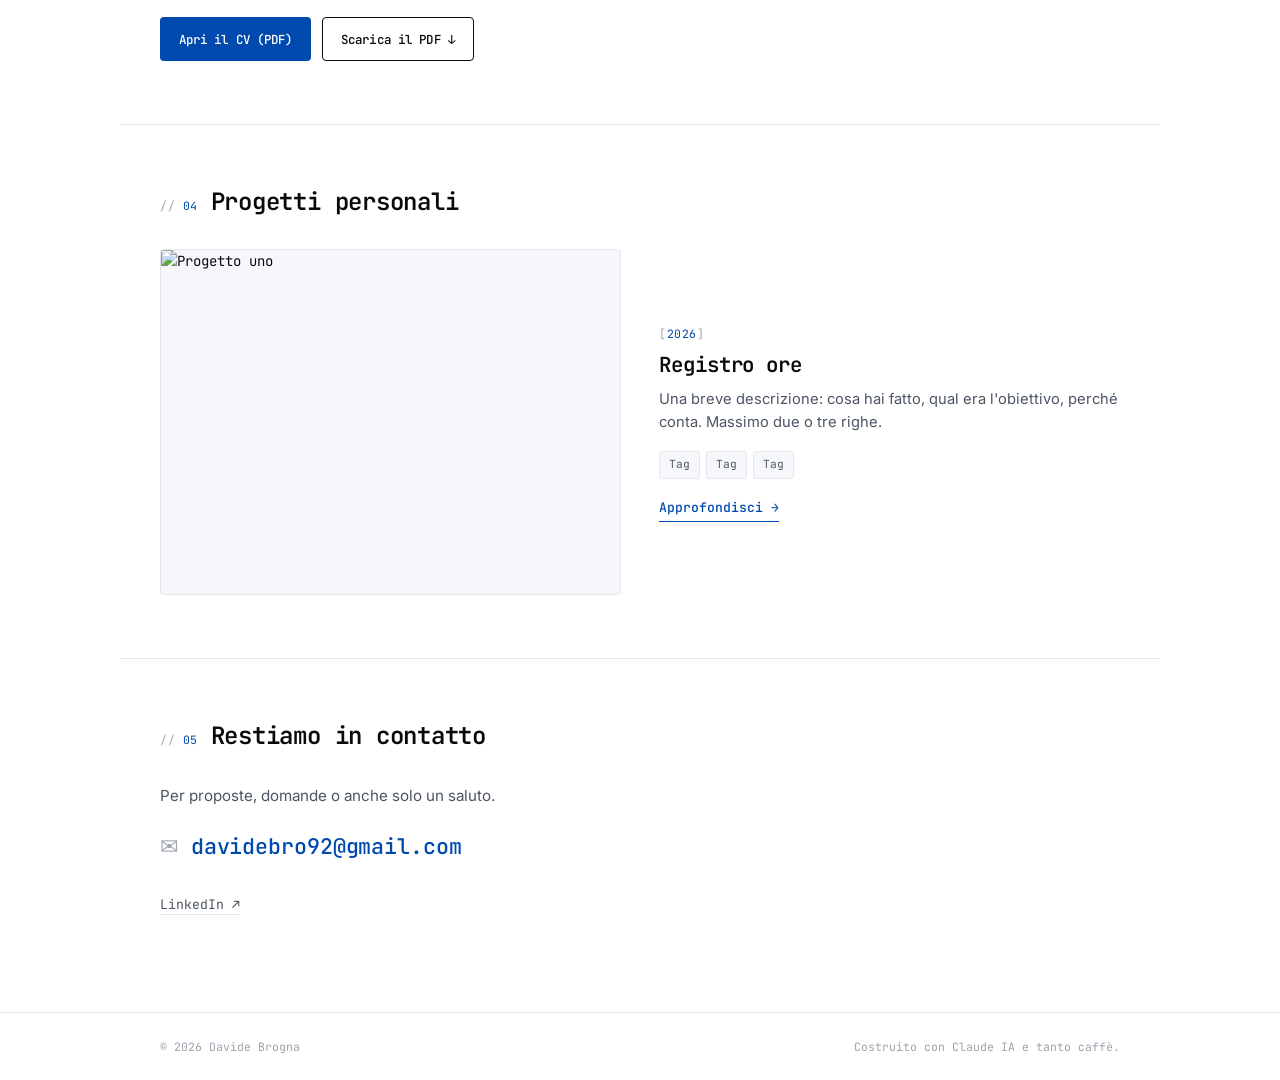
==== commit 924b2c62: "Update index.html" ====
--- a/index.html
+++ b/index.html
@@ -14,11 +14,11 @@
   <!-- Favicon: sostituiscilo con il tuo dentro /assets/ -->
   <link rel="icon" href="assets/favicon.svg" type="image/svg+xml" />
 
-  <!-- Font (Google Fonts) -->
+  <!-- Font (Google Fonts): JetBrains Mono per il look "code" + Inter come neutro -->
   <link rel="preconnect" href="https://fonts.googleapis.com" />
   <link rel="preconnect" href="https://fonts.gstatic.com" crossorigin />
   <link
-    href="https://fonts.googleapis.com/css2?family=Fraunces:ital,opsz,wght@0,9..144,300;0,9..144,500;0,9..144,700;1,9..144,400&family=Inter+Tight:wght@300;400;500;600&family=JetBrains+Mono:wght@400&display=swap"
+    href="https://fonts.googleapis.com/css2?family=JetBrains+Mono:wght@400;500;600;700&family=Inter:wght@400;500;600&display=swap"
     rel="stylesheet"
   />
 
@@ -30,8 +30,8 @@
   <header class="nav">
     <div class="nav__inner">
       <a href="#top" class="nav__logo">
-        <span class="nav__logo-mark">✦</span>
-        <span class="nav__logo-text">Davide Brogna</span>
+        <span class="nav__logo-mark">&gt;</span>
+        <span class="nav__logo-text">davide.brogna</span>
       </a>
 
       <nav class="nav__links" aria-label="Navigazione principale">
@@ -167,45 +167,13 @@
           <a href="#" class="project__link">Approfondisci →</a>
         </div>
       </article>
-<!-- 
-      <article class="project project--reverse">
-        <div class="project__image">
-          <img src="assets/images/progetto-2.jpg" alt="Progetto due" loading="lazy" />
-        </div>
-        <div class="project__body">
-          <span class="project__year">2024</span>
-          <h3 class="project__title">Titolo del secondo progetto</h3>
-          <p class="project__desc">
-            Altra descrizione breve. Se il progetto è online, linka direttamente alla
-            pagina o al repository GitHub.
-          </p>
-          <div class="project__tags">
-            <span>Tag</span><span>Tag</span>
-          </div>
-          <a href="#" class="project__link">Approfondisci →</a>
-        </div>
-      </article> 
-
-      <article class="project">
-        <div class="project__image">
-          <img src="assets/images/progetto-3.jpg" alt="Progetto tre" loading="lazy" />
-        </div>
-        <div class="project__body">
-          <span class="project__year">2024</span>
-          <h3 class="project__title">Titolo del terzo progetto</h3>
-          <p class="project__desc">
-            Descrizione. Puoi duplicare questo blocco quante volte vuoi per aggiungere
-            altri progetti, o cancellarne se ne hai meno.
-          </p>
-          <div class="project__tags">
-            <span>Tag</span><span>Tag</span><span>Tag</span>
-          </div>
-          <a href="#" class="project__link">Approfondisci →</a>
-        </div>
-      </article>
-
-    </div>
-  </section> -->
+
+      <!-- Duplica il blocco <article class="project">…</article> qui sopra
+           per aggiungere altri progetti. Per alternarli con immagine a destra
+           usa la classe "project project--reverse". -->
+
+    </div>
+  </section>
 
   <!-- ====== VIDEO (sezione disattivata) ======
        Sezione nascosta. Se vuoi riattivarla, rimuovi i tag di commento
@@ -282,7 +250,7 @@
       Per proposte, domande o anche solo un saluto.
     </p>
 
-    <a href="mailto:tuamail@example.com" class="contact__email">
+    <a href="mailto:davidebro92@gmail.com" class="contact__email">
       davidebro92@gmail.com
     </a>
 
--- a/style.css
+++ b/style.css
@@ -1,96 +1,89 @@
 /* ============================================================
    PORTFOLIO PERSONALE — STYLE.CSS
-   Estetica: editoriale, raffinata, carta calda + inchiostro.
-   Modifica solo le variabili nel :root per cambiare colori
-   e font su tutto il sito in un colpo solo.
+   Estetica: terminale/code, bianco + blu (#004aad), tipografia
+   monospace ovunque, neutra (Inter) per i paragrafi più lunghi.
    ============================================================ */
 
 :root {
-  /* Colori — palette "carta e inchiostro" con accento ruggine */
-  --bg:        #f4efe6;   /* sfondo crema */
-  --bg-soft:   #ebe4d6;
-  --ink:       #1a1614;   /* testo principale */
-  --ink-soft:  #5a4f44;   /* testo secondario */
-  --muted:     #8a7e6f;   /* etichette, dettagli */
-  --line:      #d8cfbf;   /* righe sottili */
-  --accent:    #b84a1f;   /* accento ruggine/terracotta */
-  --accent-2:  #2a3f2a;   /* accento secondario verde profondo */
+  /* Colori — bianco + blu */
+  --bg:           #ffffff;
+  --bg-soft:      #f5f7fa;
+  --ink:          #0a0a0a;
+  --ink-soft:     #4b5563;
+  --muted:        #9ca3af;
+  --line:         #e5e7eb;
+  --accent:       #004aad;
+  --accent-hover: #003a8c;
+  --accent-soft:  #e6edf7;
 
   /* Tipografia */
-  --font-display: 'Fraunces', Georgia, serif;
-  --font-body:    'Inter Tight', -apple-system, BlinkMacSystemFont, sans-serif;
-  --font-mono:    'JetBrains Mono', ui-monospace, monospace;
+  --font-mono: 'JetBrains Mono', ui-monospace, 'SF Mono', Menlo, Consolas, monospace;
+  --font-sans: 'Inter', system-ui, -apple-system, BlinkMacSystemFont, sans-serif;
 
   /* Misure */
-  --maxw: 1200px;
-  --pad:  clamp(1.25rem, 4vw, 3rem);
-}
-
-/* ===== RESET ESSENZIALE ===== */
+  --maxw: 1040px;
+  --pad:  clamp(1.25rem, 4vw, 2.5rem);
+}
+
+/* ===== RESET ===== */
 *, *::before, *::after { box-sizing: border-box; }
 * { margin: 0; padding: 0; }
 
 html { scroll-behavior: smooth; }
 
 body {
-  font-family: var(--font-body);
+  font-family: var(--font-mono);
   font-weight: 400;
-  font-size: 17px;
-  line-height: 1.6;
+  font-size: 14px;
+  line-height: 1.7;
   color: var(--ink);
   background: var(--bg);
   -webkit-font-smoothing: antialiased;
   text-rendering: optimizeLegibility;
-
-  /* Texture sottile a pois per dare grana di carta */
-  background-image:
-    radial-gradient(circle at 1px 1px, rgba(26,22,20,0.05) 1px, transparent 0);
-  background-size: 24px 24px;
 }
 
 img { max-width: 100%; height: auto; display: block; }
 a   { color: inherit; text-decoration: none; }
 button { font-family: inherit; cursor: pointer; border: none; background: none; }
 ul  { list-style: none; }
+
+::selection { background: var(--accent); color: var(--bg); }
 
 /* ===== NAVIGATION ===== */
 .nav {
   position: sticky;
   top: 0;
   z-index: 100;
+  background: rgba(255, 255, 255, 0.94);
   backdrop-filter: blur(10px);
-  background: rgba(244, 239, 230, 0.85);
   border-bottom: 1px solid var(--line);
 }
 .nav__inner {
   max-width: var(--maxw);
   margin: 0 auto;
-  padding: 1.1rem var(--pad);
+  padding: 0.85rem var(--pad);
   display: flex;
   justify-content: space-between;
   align-items: center;
   gap: 2rem;
 }
 .nav__logo {
-  display: flex; align-items: center; gap: 0.5rem;
-  font-family: var(--font-display);
-  font-size: 1.15rem;
+  display: flex;
+  align-items: center;
+  gap: 0.45rem;
+  font-size: 0.82rem;
   font-weight: 500;
   letter-spacing: -0.01em;
 }
 .nav__logo-mark {
   color: var(--accent);
-  font-size: 1.3rem;
-  display: inline-block;
-  transition: transform 0.6s ease;
-}
-.nav__logo:hover .nav__logo-mark { transform: rotate(180deg); }
+  font-weight: 700;
+}
 
 .nav__links {
   display: flex;
-  gap: 2rem;
-  font-size: 0.9rem;
-  font-weight: 400;
+  gap: 1.6rem;
+  font-size: 0.78rem;
 }
 .nav__links a {
   position: relative;
@@ -98,14 +91,14 @@
   color: var(--ink-soft);
   transition: color 0.2s;
 }
-.nav__links a:hover { color: var(--ink); }
+.nav__links a:hover { color: var(--accent); }
 .nav__links a::after {
   content: '';
   position: absolute;
   left: 0; bottom: 0;
   width: 0; height: 1px;
   background: var(--accent);
-  transition: width 0.3s ease;
+  transition: width 0.25s ease;
 }
 .nav__links a:hover::after { width: 100%; }
 
@@ -116,7 +109,7 @@
   padding: 0.5rem;
 }
 .nav__toggle span {
-  width: 24px; height: 1.5px;
+  width: 22px; height: 1.5px;
   background: var(--ink);
   transition: 0.3s;
 }
@@ -125,117 +118,107 @@
 .hero {
   max-width: var(--maxw);
   margin: 0 auto;
-  padding: clamp(4rem, 12vh, 9rem) var(--pad) clamp(4rem, 10vh, 7rem);
+  padding: clamp(3rem, 8vh, 5rem) var(--pad) clamp(3rem, 7vh, 4.5rem);
   position: relative;
-  min-height: 80vh;
+  min-height: 60vh;
   display: flex;
   flex-direction: column;
   justify-content: center;
 }
 
 .hero__meta {
-  display: flex; gap: 1rem; align-items: center;
-  font-family: var(--font-mono);
-  font-size: 0.78rem;
+  display: flex;
+  gap: 0.8rem;
+  align-items: center;
+  font-size: 0.7rem;
   color: var(--muted);
   text-transform: uppercase;
-  letter-spacing: 0.1em;
-  margin-bottom: 2rem;
+  letter-spacing: 0.08em;
+  margin-bottom: 1.5rem;
   opacity: 0;
-  animation: fadeUp 0.8s 0.1s ease forwards;
+  animation: fadeUp 0.7s 0.1s ease forwards;
 }
 .hero__index {
-  padding: 0.25rem 0.6rem;
-  border: 1px solid var(--line);
-  border-radius: 999px;
+  padding: 0.2rem 0.55rem;
+  border: 1px solid var(--accent);
+  color: var(--accent);
 }
 
 .hero__title {
-  font-family: var(--font-display);
-  font-weight: 300;
-  font-size: clamp(2.8rem, 8vw, 6.5rem);
-  line-height: 0.98;
-  letter-spacing: -0.025em;
-  margin-bottom: 2.2rem;
+  font-family: var(--font-mono);
+  font-weight: 500;
+  font-size: clamp(1.5rem, 3.5vw, 2.4rem);
+  line-height: 1.25;
+  letter-spacing: -0.01em;
+  margin-bottom: 1.5rem;
 }
 .hero__line {
   display: block;
   opacity: 0;
-  animation: fadeUp 0.9s ease forwards;
-}
-.hero__line:nth-child(1) { animation-delay: 0.2s; color: var(--ink-soft); font-style: italic; font-weight: 300; font-size: 0.42em; }
-.hero__line:nth-child(2) { animation-delay: 0.35s; }
-.hero__line:nth-child(3) { animation-delay: 0.5s; }
-
+  animation: fadeUp 0.7s ease forwards;
+}
+.hero__line:nth-child(1) {
+  animation-delay: 0.18s;
+  font-size: 0.6em;
+  color: var(--muted);
+  font-weight: 400;
+  margin-bottom: 0.3em;
+}
+.hero__line:nth-child(2) { animation-delay: 0.3s; }
+.hero__line:nth-child(3) {
+  animation-delay: 0.42s;
+  font-size: 0.6em;
+  color: var(--ink-soft);
+  font-weight: 400;
+  margin-top: 0.4em;
+}
 .hero__line--accent em {
-  font-style: italic;
-  font-weight: 500;
-  color: var(--accent);
-}
-.hero__line--small {
-  font-size: 0.32em;
-  font-style: italic;
-  font-weight: 300;
-  color: var(--ink-soft);
-  margin-top: 0.4em;
+  font-style: normal;
+  color: var(--accent);
 }
 
 .hero__intro {
+  font-family: var(--font-sans);
   max-width: 540px;
-  font-size: 1.1rem;
-  color: var(--ink-soft);
-  margin-bottom: 2.5rem;
+  font-size: 0.95rem;
+  line-height: 1.6;
+  color: var(--ink-soft);
+  margin-bottom: 1.8rem;
   opacity: 0;
-  animation: fadeUp 0.9s 0.65s ease forwards;
+  animation: fadeUp 0.7s 0.55s ease forwards;
 }
 
 .hero__actions {
   display: flex;
-  gap: 1rem;
+  gap: 0.7rem;
   flex-wrap: wrap;
   opacity: 0;
-  animation: fadeUp 0.9s 0.8s ease forwards;
-}
-
-.hero__corner {
-  position: absolute;
-  bottom: 2rem;
-  right: var(--pad);
-  display: flex;
-  flex-direction: column;
-  align-items: center;
-  gap: 0.8rem;
-  font-family: var(--font-mono);
-  font-size: 0.72rem;
-  color: var(--muted);
-  text-transform: uppercase;
-  letter-spacing: 0.15em;
-}
-.hero__corner-line {
-  width: 1px; height: 50px;
-  background: var(--muted);
-  animation: scrollHint 2s ease-in-out infinite;
-}
+  animation: fadeUp 0.7s 0.7s ease forwards;
+}
+
+.hero__corner { display: none; } /* rimosso in versione code */
 
 /* ===== BOTTONI ===== */
 .btn {
   display: inline-flex;
   align-items: center;
   gap: 0.4rem;
-  padding: 0.85rem 1.6rem;
-  font-size: 0.92rem;
+  padding: 0.65rem 1.1rem;
+  font-family: var(--font-mono);
+  font-size: 0.78rem;
   font-weight: 500;
-  border-radius: 999px;
-  transition: all 0.25s ease;
+  border-radius: 4px;
+  transition: all 0.2s ease;
   border: 1px solid transparent;
+  letter-spacing: 0.01em;
 }
 .btn--primary {
-  background: var(--ink);
+  background: var(--accent);
   color: var(--bg);
 }
 .btn--primary:hover {
-  background: var(--accent);
-  transform: translateY(-2px);
+  background: var(--accent-hover);
+  transform: translateY(-1px);
 }
 .btn--ghost {
   border-color: var(--ink);
@@ -244,49 +227,52 @@
 .btn--ghost:hover {
   background: var(--ink);
   color: var(--bg);
-  transform: translateY(-2px);
+  transform: translateY(-1px);
 }
 
 /* ===== SEZIONI GENERICHE ===== */
 .section {
   max-width: var(--maxw);
   margin: 0 auto;
-  padding: clamp(4rem, 10vh, 7rem) var(--pad);
+  padding: clamp(3rem, 7vh, 4.5rem) var(--pad);
   border-top: 1px solid var(--line);
 }
 
 .section__head {
   display: flex;
   align-items: baseline;
-  gap: 1.2rem;
-  margin-bottom: 3rem;
+  gap: 0.8rem;
+  margin-bottom: 2rem;
 }
 .section__num {
-  font-family: var(--font-mono);
-  font-size: 0.78rem;
-  color: var(--muted);
-  letter-spacing: 0.1em;
-}
+  font-size: 0.72rem;
+  color: var(--accent);
+  letter-spacing: 0.05em;
+}
+.section__num::before { content: '// '; color: var(--muted); }
+
 .section__title {
-  font-family: var(--font-display);
-  font-weight: 400;
-  font-size: clamp(2rem, 5vw, 3.5rem);
-  letter-spacing: -0.02em;
-  line-height: 1;
+  font-family: var(--font-mono);
+  font-weight: 600;
+  font-size: clamp(1.15rem, 2vw, 1.5rem);
+  letter-spacing: -0.01em;
+  line-height: 1.2;
 }
 .section__intro {
-  max-width: 600px;
-  color: var(--ink-soft);
-  font-size: 1.05rem;
-  margin-bottom: 2.5rem;
-  margin-top: -1.5rem;
+  font-family: var(--font-sans);
+  max-width: 580px;
+  color: var(--ink-soft);
+  font-size: 0.92rem;
+  line-height: 1.6;
+  margin-bottom: 2rem;
+  margin-top: -1rem;
 }
 
 /* ===== ABOUT ===== */
 .about {
   display: grid;
-  grid-template-columns: 1fr 1.3fr;
-  gap: clamp(2rem, 5vw, 4rem);
+  grid-template-columns: 1fr 1.4fr;
+  gap: clamp(1.5rem, 4vw, 3rem);
   align-items: start;
 }
 .about__photo {
@@ -295,11 +281,14 @@
   overflow: hidden;
   border-radius: 4px;
   background: var(--bg-soft);
-}
-.about__photo::before {
+  border: 1px solid var(--line);
+  max-width: 280px;
+}
+.about__photo::after {
   content: '';
   position: absolute;
-  inset: -4px -4px 4px 4px;
+  top: 8px; left: 8px;
+  width: 100%; height: 100%;
   border: 1px solid var(--accent);
   border-radius: 4px;
   z-index: -1;
@@ -307,49 +296,55 @@
 .about__photo img {
   width: 100%; height: 100%;
   object-fit: cover;
-  transition: transform 0.6s ease;
+  transition: transform 0.5s ease;
 }
 .about__photo:hover img { transform: scale(1.03); }
 
 .about__lead {
-  font-family: var(--font-display);
-  font-weight: 300;
-  font-size: clamp(1.3rem, 2.2vw, 1.7rem);
-  line-height: 1.4;
+  font-family: var(--font-sans);
+  font-weight: 500;
+  font-size: clamp(1rem, 1.4vw, 1.15rem);
+  line-height: 1.5;
   color: var(--ink);
-  margin-bottom: 1.2rem;
-}
-.about__text p { margin-bottom: 1.2rem; color: var(--ink-soft); }
+  margin-bottom: 1rem;
+}
+.about__text p {
+  font-family: var(--font-sans);
+  font-size: 0.92rem;
+  line-height: 1.65;
+  margin-bottom: 1rem;
+  color: var(--ink-soft);
+}
 
 .about__facts {
   display: grid;
   grid-template-columns: repeat(2, 1fr);
-  gap: 1rem 1.5rem;
-  margin-top: 2rem;
-  padding-top: 2rem;
+  gap: 0.9rem 1.5rem;
+  margin-top: 1.8rem;
+  padding-top: 1.5rem;
   border-top: 1px solid var(--line);
-  font-size: 0.92rem;
+  font-size: 0.82rem;
 }
 .about__facts li span {
   display: block;
-  font-family: var(--font-mono);
-  font-size: 0.7rem;
+  font-size: 0.65rem;
   color: var(--muted);
   text-transform: uppercase;
-  letter-spacing: 0.1em;
-  margin-bottom: 0.3rem;
-}
+  letter-spacing: 0.08em;
+  margin-bottom: 0.25rem;
+}
+.about__facts li span::before { content: '> '; color: var(--accent); }
 
 /* ===== PROGETTI ===== */
 .projects {
   display: flex;
   flex-direction: column;
-  gap: clamp(3rem, 6vw, 5rem);
+  gap: clamp(2rem, 5vw, 3.5rem);
 }
 .project {
   display: grid;
   grid-template-columns: 1fr 1fr;
-  gap: clamp(1.5rem, 4vw, 3.5rem);
+  gap: clamp(1.2rem, 3vw, 2.5rem);
   align-items: center;
 }
 .project--reverse .project__image { order: 2; }
@@ -364,57 +359,64 @@
 .project__image img {
   width: 100%; height: 100%;
   object-fit: cover;
-  transition: transform 0.6s ease;
-}
-.project:hover .project__image img { transform: scale(1.04); }
+  transition: transform 0.5s ease;
+}
+.project:hover .project__image img { transform: scale(1.03); }
 
 .project__year {
   display: inline-block;
-  font-family: var(--font-mono);
-  font-size: 0.75rem;
-  color: var(--muted);
-  letter-spacing: 0.1em;
-  margin-bottom: 0.7rem;
-}
+  font-size: 0.72rem;
+  color: var(--accent);
+  letter-spacing: 0.05em;
+  margin-bottom: 0.5rem;
+}
+.project__year::before { content: '['; color: var(--muted); }
+.project__year::after  { content: ']'; color: var(--muted); }
+
 .project__title {
-  font-family: var(--font-display);
-  font-weight: 400;
-  font-size: clamp(1.6rem, 3vw, 2.2rem);
-  line-height: 1.1;
-  letter-spacing: -0.015em;
-  margin-bottom: 0.8rem;
+  font-family: var(--font-mono);
+  font-weight: 600;
+  font-size: clamp(1.05rem, 1.7vw, 1.3rem);
+  line-height: 1.25;
+  letter-spacing: -0.005em;
+  margin-bottom: 0.6rem;
 }
 .project__desc {
-  color: var(--ink-soft);
-  margin-bottom: 1.2rem;
+  font-family: var(--font-sans);
+  color: var(--ink-soft);
+  font-size: 0.92rem;
+  line-height: 1.6;
+  margin-bottom: 1rem;
   max-width: 480px;
 }
 .project__tags {
-  display: flex; flex-wrap: wrap; gap: 0.5rem;
-  margin-bottom: 1.5rem;
+  display: flex; flex-wrap: wrap; gap: 0.4rem;
+  margin-bottom: 1.1rem;
 }
 .project__tags span {
-  font-family: var(--font-mono);
-  font-size: 0.72rem;
-  padding: 0.3rem 0.7rem;
+  font-size: 0.7rem;
+  padding: 0.22rem 0.55rem;
   border: 1px solid var(--line);
-  border-radius: 999px;
-  color: var(--ink-soft);
+  border-radius: 3px;
+  color: var(--ink-soft);
+  background: var(--bg-soft);
 }
 .project__link {
   display: inline-block;
+  font-size: 0.82rem;
   font-weight: 500;
+  color: var(--accent);
   border-bottom: 1px solid currentColor;
-  padding-bottom: 2px;
-  transition: color 0.2s;
-}
-.project__link:hover { color: var(--accent); }
-
-/* ===== VIDEO ===== */
+  padding-bottom: 1px;
+  transition: opacity 0.2s;
+}
+.project__link:hover { opacity: 0.7; }
+
+/* ===== VIDEO (se riattivata) ===== */
 .videos {
   display: grid;
-  grid-template-columns: repeat(auto-fit, minmax(420px, 1fr));
-  gap: clamp(2rem, 4vw, 3rem);
+  grid-template-columns: repeat(auto-fit, minmax(360px, 1fr));
+  gap: clamp(1.5rem, 3vw, 2.2rem);
 }
 .video__frame {
   position: relative;
@@ -429,68 +431,71 @@
   width: 100%; height: 100%;
   border: 0;
 }
-.video figcaption { padding-top: 1.2rem; }
+.video figcaption { padding-top: 0.9rem; }
 .video figcaption h3 {
-  font-family: var(--font-display);
-  font-weight: 400;
-  font-size: 1.3rem;
-  margin-bottom: 0.4rem;
-  letter-spacing: -0.01em;
-}
-.video figcaption p { color: var(--ink-soft); font-size: 0.95rem; }
-
-/* ===== CV ===== */
+  font-family: var(--font-mono);
+  font-weight: 600;
+  font-size: 1rem;
+  margin-bottom: 0.3rem;
+}
+.video figcaption p {
+  font-family: var(--font-sans);
+  color: var(--ink-soft);
+  font-size: 0.88rem;
+}
+
+/* ===== DOWNLOAD (ex CV) ===== */
 .section--cv .cv {
   display: flex;
   flex-direction: column;
   align-items: flex-start;
-  gap: 1.8rem;
+  gap: 1.3rem;
   max-width: 600px;
 }
 .cv__text {
-  font-family: var(--font-display);
-  font-weight: 300;
-  font-size: clamp(1.3rem, 2.2vw, 1.6rem);
-  line-height: 1.45;
+  font-family: var(--font-sans);
+  font-weight: 400;
+  font-size: clamp(0.95rem, 1.3vw, 1.05rem);
+  line-height: 1.55;
   color: var(--ink);
 }
 .cv__actions {
-  display: flex; gap: 1rem; flex-wrap: wrap;
+  display: flex; gap: 0.7rem; flex-wrap: wrap;
 }
 
 /* ===== CONTATTI ===== */
-.section--contact { text-align: left; }
 .contact__lead {
-  font-size: 1.1rem;
-  color: var(--ink-soft);
-  margin-bottom: 1.5rem;
+  font-family: var(--font-sans);
+  font-size: 0.95rem;
+  color: var(--ink-soft);
+  margin-bottom: 1.2rem;
   max-width: 500px;
 }
 .contact__email {
   display: inline-block;
-  font-family: var(--font-display);
-  font-weight: 400;
-  font-size: clamp(2rem, 5vw, 3.5rem);
-  letter-spacing: -0.02em;
-  color: var(--accent);
-  border-bottom: 2px solid transparent;
-  transition: border-color 0.3s, transform 0.3s;
-  margin-bottom: 2.5rem;
-}
-.contact__email:hover {
-  border-bottom-color: var(--accent);
-}
+  font-family: var(--font-mono);
+  font-weight: 500;
+  font-size: clamp(1rem, 1.8vw, 1.35rem);
+  letter-spacing: -0.005em;
+  color: var(--accent);
+  border-bottom: 1px solid transparent;
+  transition: border-color 0.2s;
+  margin-bottom: 1.8rem;
+  word-break: break-all;
+}
+.contact__email::before { content: '✉ '; color: var(--muted); }
+.contact__email:hover { border-bottom-color: var(--accent); }
+
 .contact__socials {
   display: flex;
   flex-wrap: wrap;
-  gap: 1.5rem;
-  font-family: var(--font-mono);
-  font-size: 0.9rem;
+  gap: 1rem;
+  font-size: 0.82rem;
 }
 .contact__socials a {
   color: var(--ink-soft);
   border-bottom: 1px solid var(--line);
-  padding-bottom: 2px;
+  padding-bottom: 1px;
   transition: color 0.2s, border-color 0.2s;
 }
 .contact__socials a:hover {
@@ -501,49 +506,43 @@
 /* ===== FOOTER ===== */
 .footer {
   border-top: 1px solid var(--line);
-  margin-top: 3rem;
+  margin-top: 2rem;
 }
 .footer__inner {
   max-width: var(--maxw);
   margin: 0 auto;
-  padding: 2rem var(--pad);
+  padding: 1.5rem var(--pad);
   display: flex;
   justify-content: space-between;
   flex-wrap: wrap;
-  gap: 1rem;
-  font-family: var(--font-mono);
-  font-size: 0.8rem;
+  gap: 0.6rem;
+  font-size: 0.72rem;
   color: var(--muted);
 }
 
 /* ===== ANIMAZIONI ===== */
 @keyframes fadeUp {
-  from { opacity: 0; transform: translateY(20px); }
+  from { opacity: 0; transform: translateY(12px); }
   to   { opacity: 1; transform: translateY(0); }
 }
-@keyframes scrollHint {
-  0%, 100% { transform: scaleY(1); transform-origin: top; }
-  50%      { transform: scaleY(0.4); transform-origin: top; }
-}
-
-/* ===== RESPONSIVE — MOBILE ===== */
+
+/* ===== RESPONSIVE ===== */
 @media (max-width: 820px) {
   .nav__links {
     position: fixed;
     top: 0; right: 0;
     height: 100vh;
-    width: min(75vw, 320px);
+    width: min(75vw, 300px);
     flex-direction: column;
     justify-content: center;
     align-items: flex-start;
-    padding: 2rem 2rem;
-    gap: 1.8rem;
+    padding: 2rem;
+    gap: 1.5rem;
     background: var(--bg);
     border-left: 1px solid var(--line);
     transform: translateX(100%);
-    transition: transform 0.4s ease;
-    font-size: 1.4rem;
-    font-family: var(--font-display);
+    transition: transform 0.35s ease;
+    font-size: 1rem;
   }
   .nav__links.is-open { transform: translateX(0); }
   .nav__toggle { display: flex; z-index: 110; }
@@ -552,12 +551,10 @@
   .nav__toggle.is-open span:nth-child(3) { transform: rotate(-45deg) translate(4px, -5px); }
 
   .about { grid-template-columns: 1fr; }
-  .about__photo { max-width: 320px; }
-
-  .project { grid-template-columns: 1fr; gap: 1.5rem; }
+  .about__photo { max-width: 260px; }
+
+  .project { grid-template-columns: 1fr; gap: 1.2rem; }
   .project--reverse .project__image { order: 0; }
 
   .videos { grid-template-columns: 1fr; }
-
-  .hero__corner { display: none; }
-}
+}
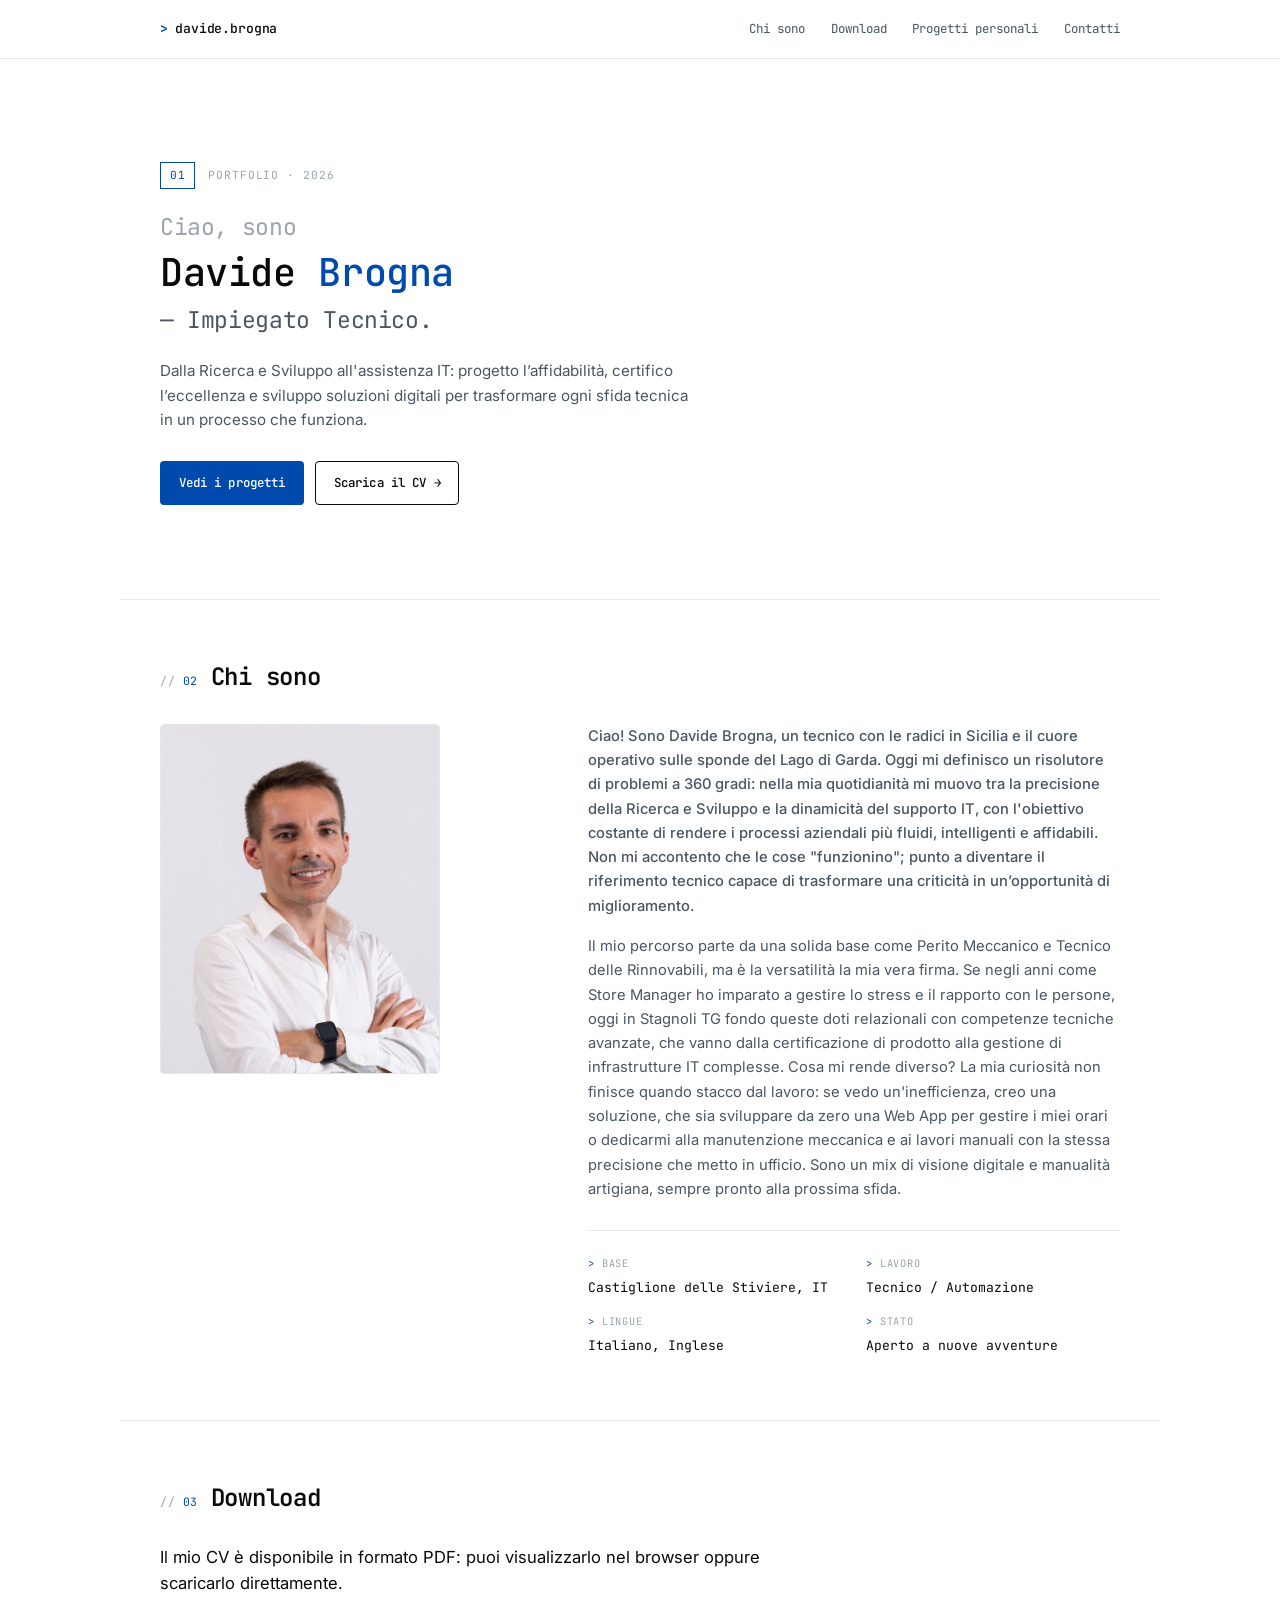
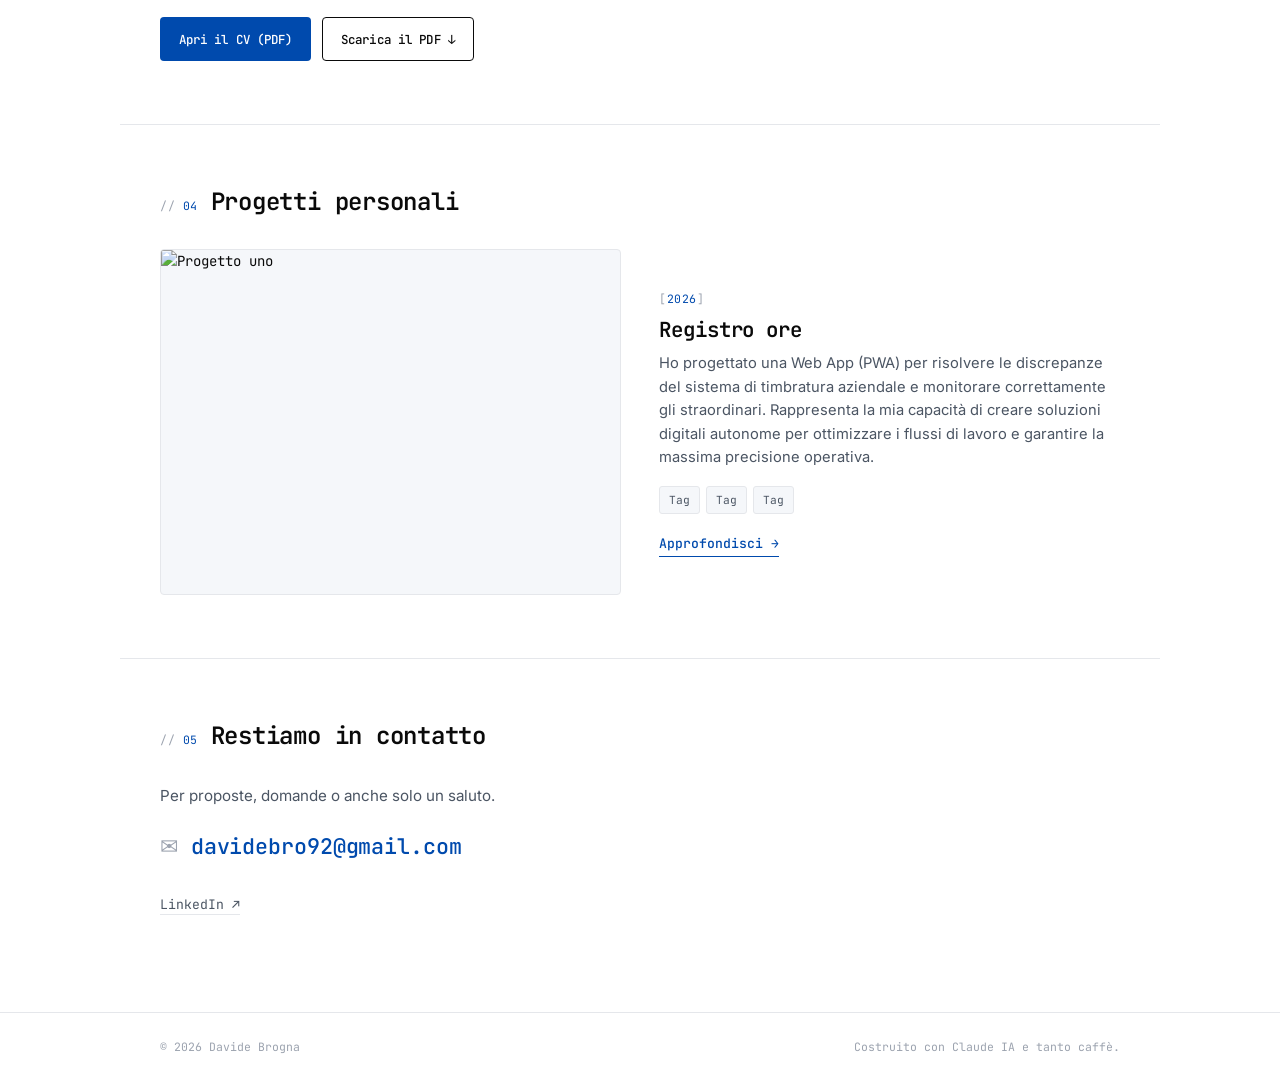
==== commit 92fb5b54: "Update index.html" ====
--- a/index.html
+++ b/index.html
@@ -158,8 +158,9 @@
           <span class="project__year">2026</span>
           <h3 class="project__title">Registro ore</h3>
           <p class="project__desc">
-            Una breve descrizione: cosa hai fatto, qual era l'obiettivo, perché conta.
-            Massimo due o tre righe.
+            Ho progettato una Web App (PWA) per risolvere le discrepanze del sistema di timbratura aziendale e 
+            monitorare correttamente gli straordinari. Rappresenta la mia capacità di creare soluzioni digitali 
+            autonome per ottimizzare i flussi di lavoro e garantire la massima precisione operativa.
           </p>
           <div class="project__tags">
             <span>Tag</span><span>Tag</span><span>Tag</span>
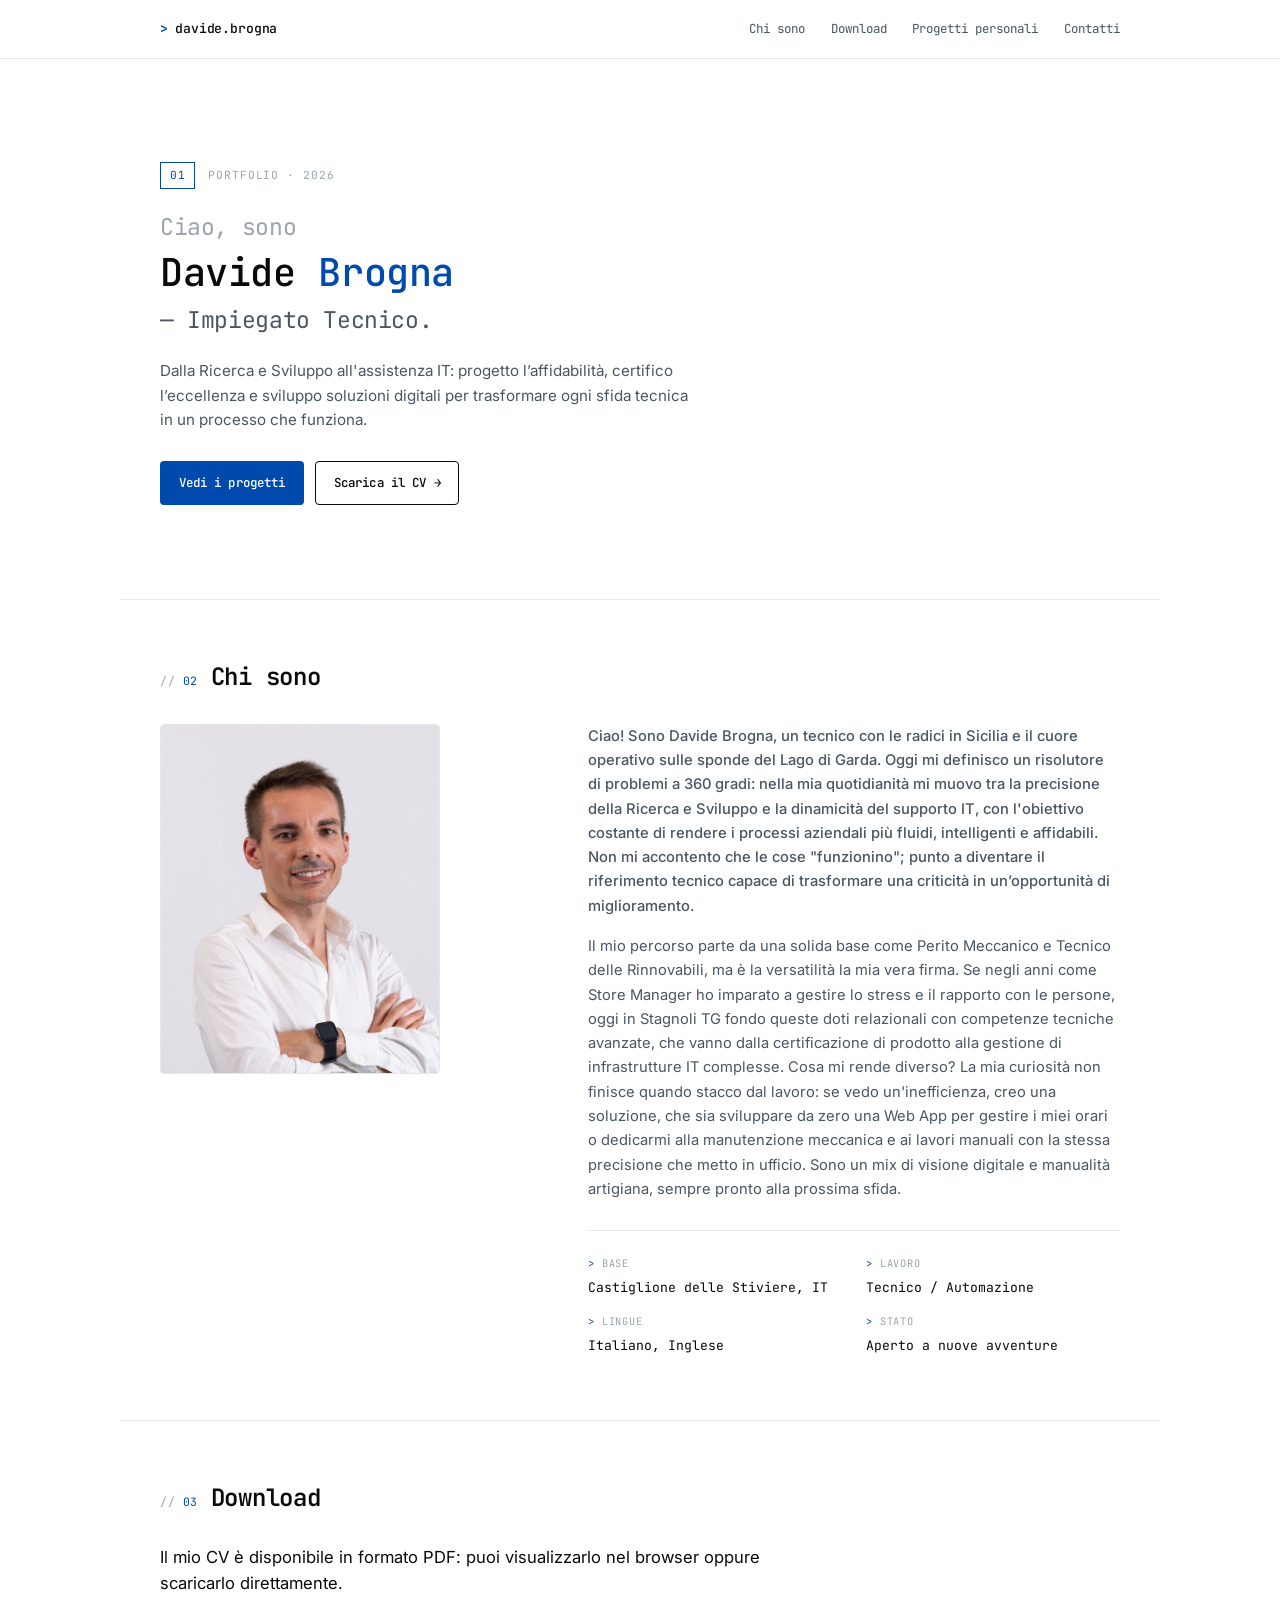
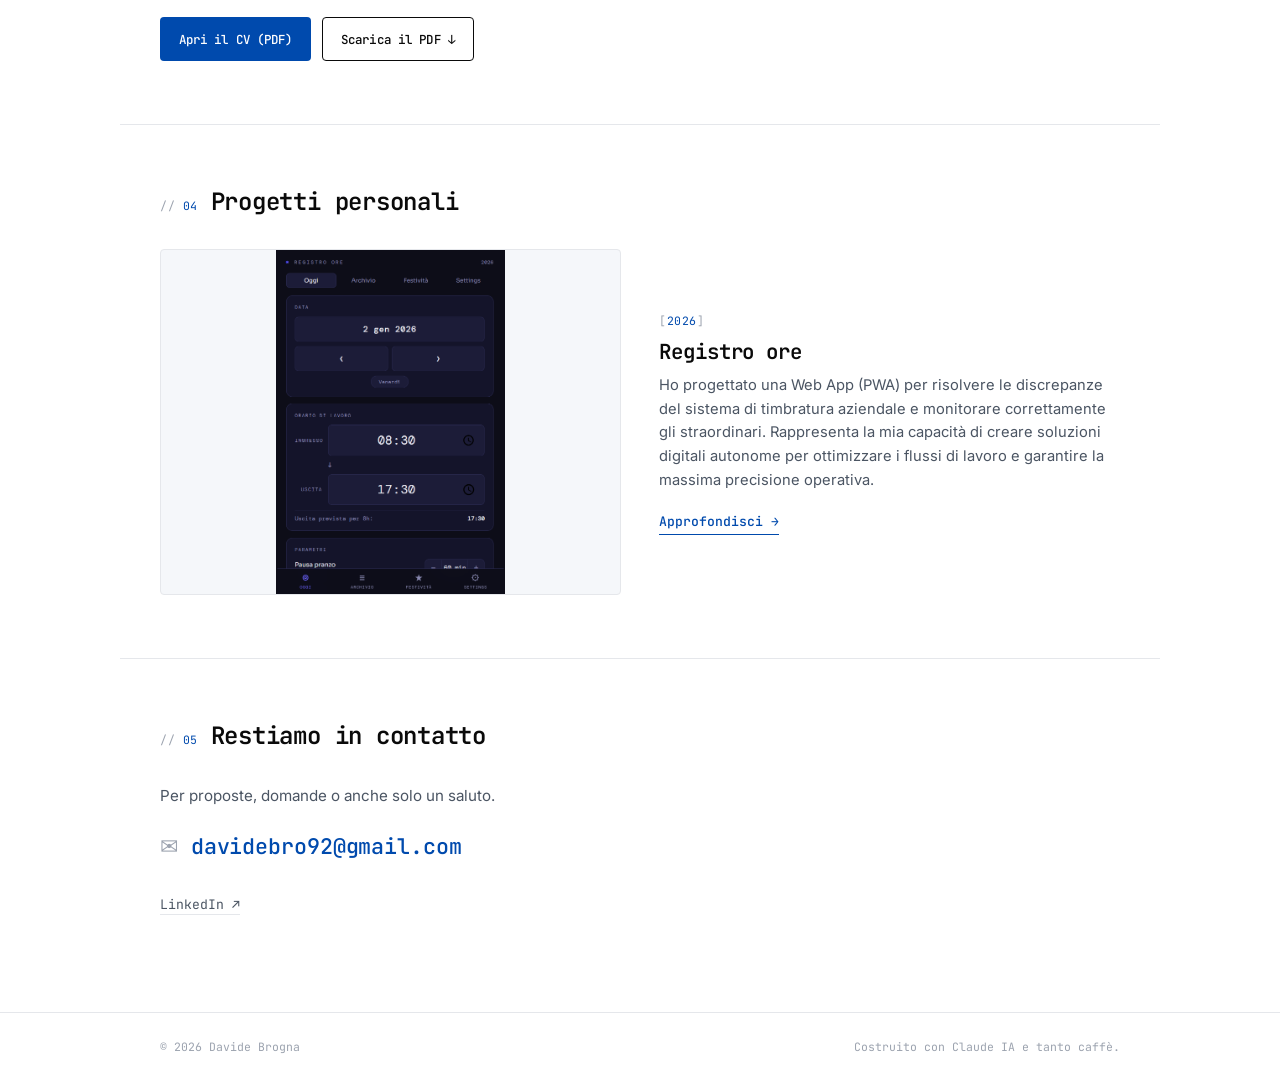
==== commit 0e4d828e: "Add files via upload" ====
--- a/index.html
+++ b/index.html
@@ -162,10 +162,7 @@
             monitorare correttamente gli straordinari. Rappresenta la mia capacità di creare soluzioni digitali 
             autonome per ottimizzare i flussi di lavoro e garantire la massima precisione operativa.
           </p>
-          <div class="project__tags">
-            <span>Tag</span><span>Tag</span><span>Tag</span>
-          </div>
-          <a href="#" class="project__link">Approfondisci →</a>
+          <a href="progetti/registro-ore.html" class="project__link">Approfondisci →</a>
         </div>
       </article>
 
--- a/style.css
+++ b/style.css
@@ -355,10 +355,17 @@
   border-radius: 4px;
   background: var(--bg-soft);
   border: 1px solid var(--line);
+  /* Centra l'immagine se è più piccola del contenitore */
+  display: flex;
+  align-items: center;
+  justify-content: center;
 }
 .project__image img {
-  width: 100%; height: 100%;
-  object-fit: cover;
+  width: 100%;
+  height: 100%;
+  /* "contain" mostra l'immagine per intero senza tagliarla.
+     Cambia in "cover" se vuoi che riempia tutto il box croppando i bordi. */
+  object-fit: contain;
   transition: transform 0.5s ease;
 }
 .project:hover .project__image img { transform: scale(1.03); }
@@ -386,20 +393,8 @@
   color: var(--ink-soft);
   font-size: 0.92rem;
   line-height: 1.6;
-  margin-bottom: 1rem;
+  margin-bottom: 1.1rem;
   max-width: 480px;
-}
-.project__tags {
-  display: flex; flex-wrap: wrap; gap: 0.4rem;
-  margin-bottom: 1.1rem;
-}
-.project__tags span {
-  font-size: 0.7rem;
-  padding: 0.22rem 0.55rem;
-  border: 1px solid var(--line);
-  border-radius: 3px;
-  color: var(--ink-soft);
-  background: var(--bg-soft);
 }
 .project__link {
   display: inline-block;
@@ -524,6 +519,70 @@
 @keyframes fadeUp {
   from { opacity: 0; transform: translateY(12px); }
   to   { opacity: 1; transform: translateY(0); }
+}
+
+/* ===== PAGINA PROGETTO (sotto-pagina) ===== */
+.back-link {
+  display: inline-flex;
+  align-items: center;
+  gap: 0.4rem;
+  font-size: 0.78rem;
+  color: var(--ink-soft);
+  margin-bottom: 1.5rem;
+  transition: color 0.2s, transform 0.2s;
+  align-self: flex-start;
+}
+.back-link:hover {
+  color: var(--accent);
+  transform: translateX(-2px);
+}
+
+.prose {
+  max-width: 720px;
+}
+.prose p {
+  font-family: var(--font-sans);
+  font-size: 0.95rem;
+  line-height: 1.7;
+  color: var(--ink-soft);
+  margin-bottom: 1rem;
+}
+.prose p:last-child { margin-bottom: 0; }
+.prose strong { color: var(--ink); font-weight: 600; }
+
+.feature-list {
+  display: grid;
+  gap: 0.9rem;
+  max-width: 720px;
+}
+.feature-list li {
+  font-family: var(--font-sans);
+  font-size: 0.92rem;
+  line-height: 1.6;
+  color: var(--ink-soft);
+  padding-left: 1.4rem;
+  position: relative;
+}
+.feature-list li::before {
+  content: '▸';
+  position: absolute;
+  left: 0;
+  top: 0;
+  color: var(--accent);
+  font-family: var(--font-mono);
+}
+.feature-list strong { color: var(--ink); font-weight: 600; }
+
+.screenshots {
+  display: grid;
+  grid-template-columns: repeat(auto-fit, minmax(300px, 1fr));
+  gap: 1.5rem;
+}
+.screenshots img {
+  width: 100%;
+  border-radius: 4px;
+  border: 1px solid var(--line);
+  background: var(--bg-soft);
 }
 
 /* ===== RESPONSIVE ===== */
